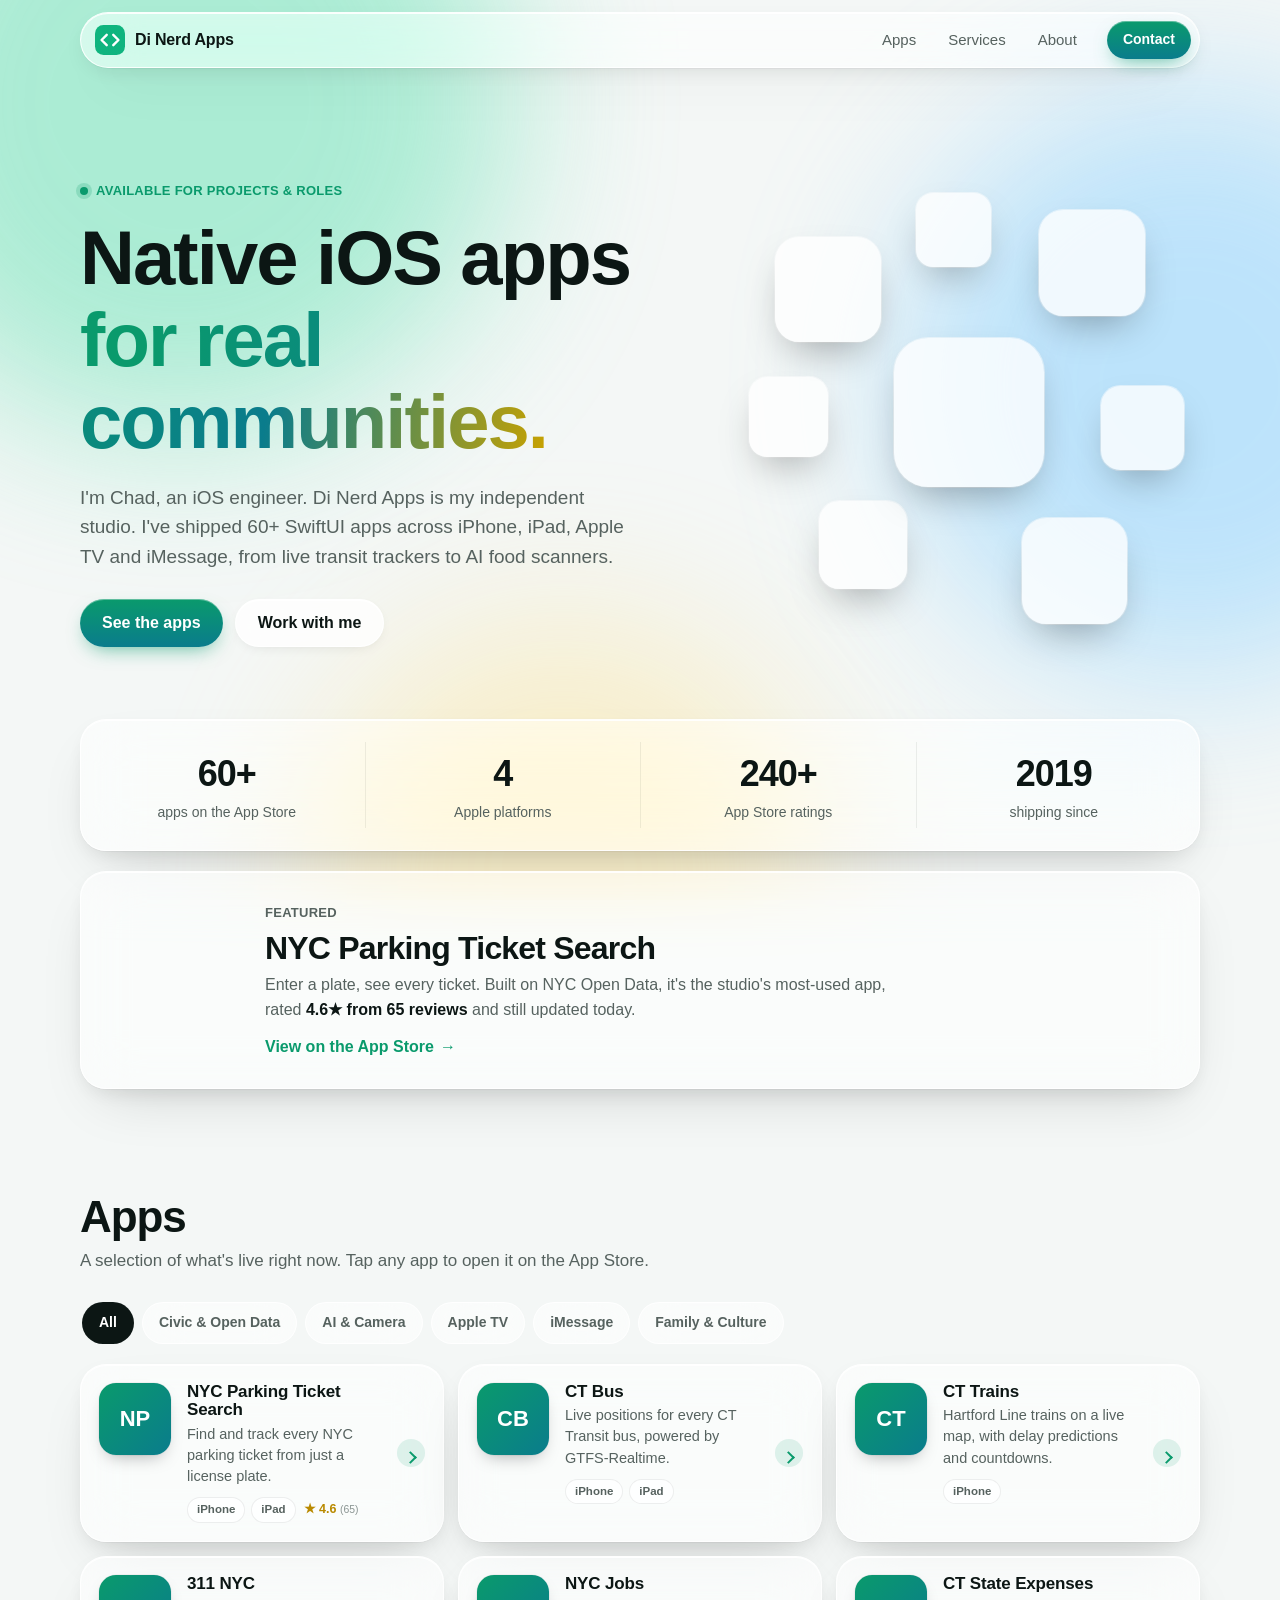
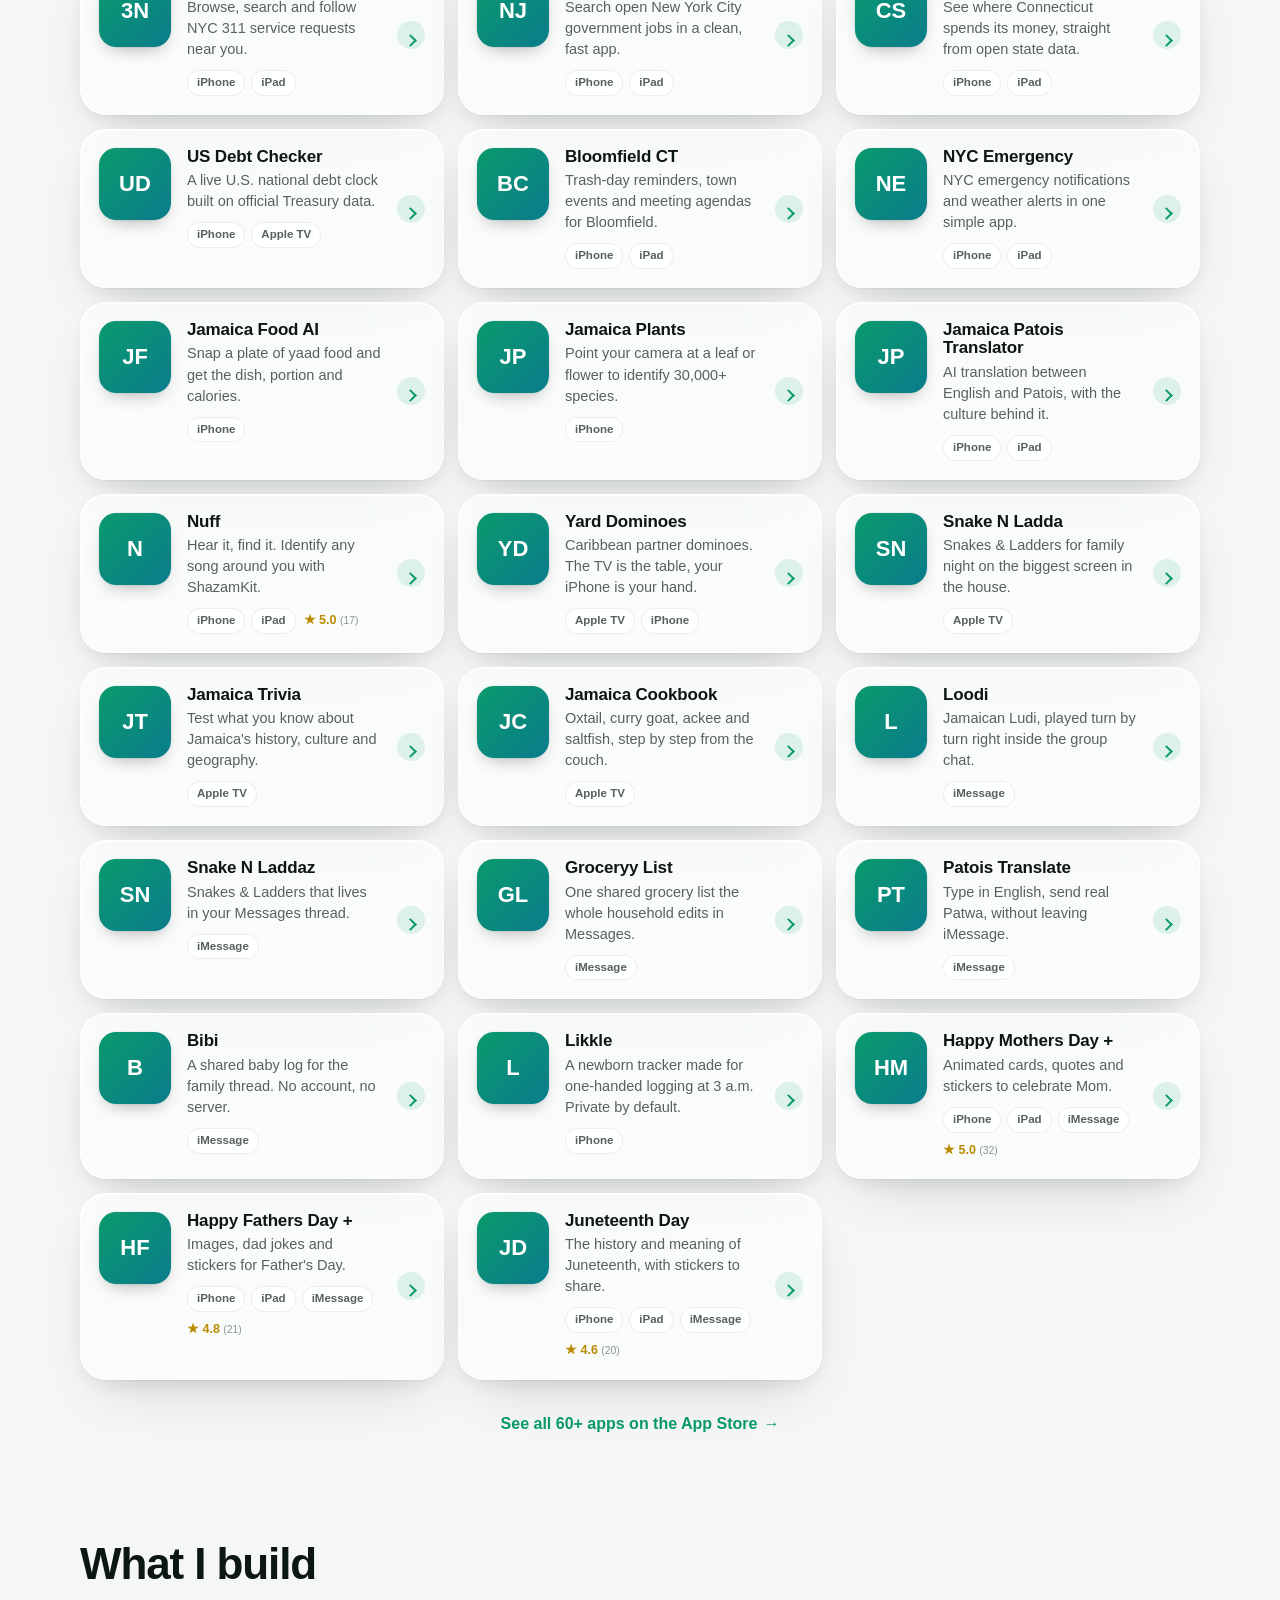
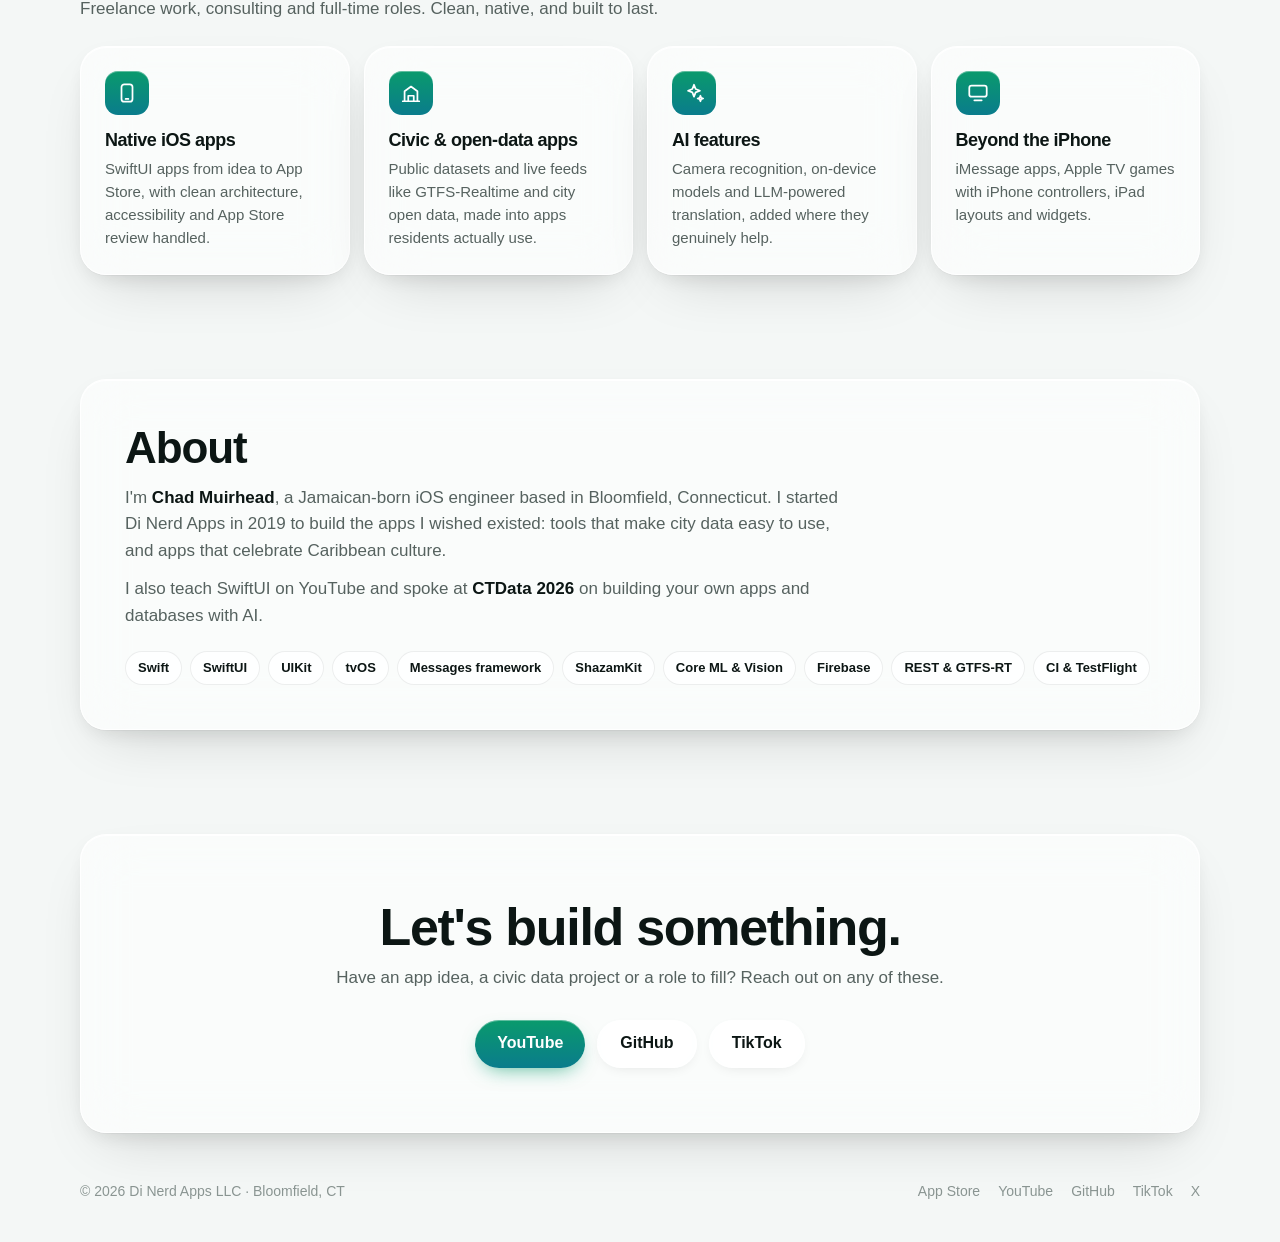
==== index.html @ d990136b "Launch new dinerdapps.com" ====
<!doctype html>
<html lang="en">
<head>
<meta charset="utf-8">
<meta name="viewport" content="width=device-width, initial-scale=1, viewport-fit=cover">
<title>Di Nerd Apps — Native iOS apps by Chad Muirhead</title>
<meta name="description" content="Di Nerd Apps is the independent iOS studio of Chad Muirhead: 60+ native apps for iPhone, iPad, Apple TV and iMessage — civic tools, AI apps and Caribbean-inspired games.">
<meta name="theme-color" content="#f4f7f6" media="(prefers-color-scheme: light)">
<meta name="theme-color" content="#07100e" media="(prefers-color-scheme: dark)">
<link rel="canonical" href="https://dinerdapps.com/">
<link rel="icon" href="/favicon.svg" type="image/svg+xml">
<meta property="og:type" content="website">
<meta property="og:title" content="Di Nerd Apps — Native iOS apps by Chad Muirhead">
<meta property="og:description" content="60+ apps shipped for iPhone, iPad, Apple TV and iMessage. Civic tools, AI features and Caribbean culture.">
<meta property="og:url" content="https://dinerdapps.com/">
<meta property="og:image" content="https://is1-ssl.mzstatic.com/image/thumb/Purple211/v4/b0/9d/95/b09d9597-a0f3-d4bc-7343-7d2b767ac958/AppIcon-0-0-1x_U007epad-0-1-85-220.png/512x512bb.jpg">
<meta name="twitter:card" content="summary">
<style>:root{
  --bg:#f4f7f6; --ink:#0c1614; --ink-2:#56625f; --ink-3:#8a9592;
  --accent:#0a9a6c; --accent-2:#0a7c8c; --gold:#f2b705;
  --glass:rgba(255,255,255,.58); --glass-strong:rgba(255,255,255,.78);
  --stroke:rgba(255,255,255,.85); --edge:rgba(12,22,20,.07);
  --shadow:0 1px 1px rgba(12,22,20,.04),0 8px 24px -8px rgba(12,22,20,.12),0 24px 60px -24px rgba(12,22,20,.18);
  --hi:inset 0 1px 0 rgba(255,255,255,.9);
  --r:26px; --r-sm:16px;
  --b1:#6fe3b8; --b2:#8fd3ff; --b3:#ffe28a;
}
@media (prefers-color-scheme:dark){:root{
  --bg:#07100e; --ink:#eef4f2; --ink-2:#a7b3b0; --ink-3:#72807c;
  --accent:#2fd39a; --accent-2:#39b8c9;
  --glass:rgba(30,40,38,.46); --glass-strong:rgba(34,46,43,.7);
  --stroke:rgba(255,255,255,.12); --edge:rgba(255,255,255,.06);
  --shadow:0 1px 1px rgba(0,0,0,.3),0 12px 32px -10px rgba(0,0,0,.55);
  --hi:inset 0 1px 0 rgba(255,255,255,.1);
  --b1:#0c6b4f; --b2:#0d4c6b; --b3:#5b4a0c;
}}
*{box-sizing:border-box;margin:0;padding:0}
html{scroll-behavior:smooth;-webkit-text-size-adjust:100%}
body{font-family:-apple-system,BlinkMacSystemFont,"SF Pro Text","Inter","Segoe UI",Roboto,sans-serif;background:var(--bg);color:var(--ink);line-height:1.55;-webkit-font-smoothing:antialiased;overflow-x:hidden}
img{display:block;max-width:100%}
a{color:inherit;text-decoration:none}
ul{list-style:none}
:focus-visible{outline:2px solid var(--accent);outline-offset:3px;border-radius:10px}
h1,h2,h3{font-family:-apple-system,BlinkMacSystemFont,"SF Pro Display","Inter",sans-serif;letter-spacing:-.025em;line-height:1.08}

/* ambient background */
.bg{position:fixed;inset:0;z-index:-1;overflow:hidden;pointer-events:none}
.blob{position:absolute;border-radius:50%;filter:blur(80px);opacity:.55}
.b1{width:52vw;height:52vw;background:var(--b1);top:-18vw;left:-12vw}
.b2{width:46vw;height:46vw;background:var(--b2);top:10vh;right:-16vw}
.b3{width:40vw;height:40vw;background:var(--b3);bottom:-18vw;left:24vw;opacity:.4}
@media (prefers-reduced-motion:no-preference){.b1{animation:drift 26s ease-in-out infinite alternate}.b2{animation:drift 32s ease-in-out infinite alternate-reverse}}
@keyframes drift{to{transform:translate(6vw,4vh) scale(1.08)}}

/* glass material */
.glass{background:var(--glass);-webkit-backdrop-filter:blur(28px) saturate(180%);backdrop-filter:blur(28px) saturate(180%);border:1px solid var(--stroke);box-shadow:var(--hi),var(--shadow);border-radius:var(--r)}

.container{width:min(1120px,100% - 32px);margin-inline:auto}
.section{padding-block:clamp(56px,9vw,104px) 0}
.section-head{margin-bottom:24px;max-width:620px}
.section-head h2{font-size:clamp(30px,4.4vw,44px);font-weight:700}
.section-head p{color:var(--ink-2);margin-top:8px;font-size:17px}

/* nav */
.nav-wrap{position:sticky;top:12px;z-index:10;padding-inline:16px}
.nav{max-width:1120px;margin:12px auto 0;display:flex;align-items:center;gap:16px;padding:8px 8px 8px 14px;border-radius:999px}
.brand{display:flex;align-items:center;gap:10px;font-weight:650;letter-spacing:-.01em}
.brand svg{width:30px;height:30px;flex:none}
.links{display:flex;gap:4px;margin-left:auto}
.links a{padding:8px 14px;border-radius:999px;color:var(--ink-2);font-size:15px;transition:background .2s,color .2s}
.links a:hover{background:var(--glass-strong);color:var(--ink)}
@media (max-width:640px){.links{display:none}.nav .btn-sm{margin-left:auto}}

/* buttons */
.btn{display:inline-flex;align-items:center;justify-content:center;gap:8px;height:48px;padding:0 22px;border-radius:999px;font-weight:600;font-size:16px;color:#fff;background:linear-gradient(180deg,var(--accent),var(--accent-2));box-shadow:inset 0 1px 0 rgba(255,255,255,.35),0 8px 20px -8px color-mix(in srgb,var(--accent) 70%,transparent);transition:transform .15s,box-shadow .2s}
.btn:hover{transform:translateY(-1px)}
.btn:active{transform:scale(.98)}
.btn-sm{height:38px;padding:0 16px;font-size:14px}
.btn-ghost{color:var(--ink);background:var(--glass-strong);-webkit-backdrop-filter:blur(20px);backdrop-filter:blur(20px);border:1px solid var(--stroke);box-shadow:var(--hi),0 4px 14px -6px rgba(0,0,0,.12)}
.cta{display:flex;flex-wrap:wrap;gap:12px;margin-top:28px}
.cta.center{justify-content:center}

/* hero */
.hero{display:grid;grid-template-columns:1.15fr .85fr;align-items:center;gap:32px;padding-top:clamp(48px,9vw,110px)}
.eyebrow{display:inline-flex;align-items:center;gap:8px;font-size:13px;font-weight:600;letter-spacing:.02em;color:var(--accent);text-transform:uppercase}
.dot{width:8px;height:8px;border-radius:50%;background:var(--accent);box-shadow:0 0 0 4px color-mix(in srgb,var(--accent) 20%,transparent)}
h1{font-size:clamp(42px,7vw,76px);font-weight:750;margin-top:14px}
.grad{background:linear-gradient(100deg,var(--accent) 10%,var(--accent-2) 60%,#c9a200);-webkit-background-clip:text;background-clip:text;color:transparent}
.lede{font-size:clamp(17px,1.6vw,19px);color:var(--ink-2);margin-top:20px;max-width:560px}
.hero-art{position:relative;aspect-ratio:1;max-width:440px;width:100%;justify-self:center}
.f{position:absolute;width:24%;aspect-ratio:1;border-radius:23%;overflow:hidden;box-shadow:0 18px 40px -14px rgba(0,0,0,.35),0 0 0 1px rgba(255,255,255,.5);background:var(--glass-strong)}
.f img{width:100%;height:100%;object-fit:cover}
.f0{width:34%;left:33%;top:33%;z-index:2}
.f1{left:6%;top:10%}.f2{left:66%;top:4%}.f3{left:80%;top:44%;width:19%}
.f4{left:62%;top:74%}.f5{left:16%;top:70%;width:20%}.f6{left:0;top:42%;width:18%}.f7{left:38%;top:0;width:17%}
@media (prefers-reduced-motion:no-preference){.f{animation:float 7s ease-in-out infinite}.f:nth-child(2n){animation-duration:9s;animation-delay:-2s}.f:nth-child(3n){animation-delay:-4s}}
@keyframes float{50%{transform:translateY(-10px)}}
@media (max-width:860px){.hero{grid-template-columns:1fr}.hero-art{max-width:340px;order:-1;margin-bottom:-8px}}

/* stats */
.stats-wrap{margin-top:clamp(40px,6vw,72px)}
.stats{display:grid;grid-template-columns:repeat(4,1fr);padding:22px 8px}
.stats div{text-align:center;padding:4px 8px}
.stats div+div{border-left:1px solid var(--edge)}
.stats dt{font-size:clamp(26px,3.4vw,36px);font-weight:700;letter-spacing:-.03em}
.stats dd{color:var(--ink-2);font-size:14px}
@media (max-width:640px){.stats{grid-template-columns:1fr 1fr;row-gap:16px}.stats div:nth-child(3){border-left:0}}

/* featured */
.feature{margin-top:20px}
.feature-card{display:flex;gap:28px;align-items:center;padding:28px;transition:transform .25s}
.feature-card:hover{transform:translateY(-2px)}
.feature-icon{width:128px;height:128px;border-radius:29px;flex:none;box-shadow:0 14px 30px -12px rgba(0,0,0,.35)}
.feature-card h2{font-size:clamp(24px,3vw,32px);margin:6px 0 8px}
.feature-card p{color:var(--ink-2);max-width:640px}
.feature-card strong{color:var(--ink)}
.link-arrow{display:inline-flex;align-items:center;gap:6px;margin-top:12px;color:var(--accent);font-weight:600}
.link-arrow::after{content:"→";transition:transform .2s}
a:hover .link-arrow::after,.link-arrow:hover::after{transform:translateX(3px)}
@media (max-width:640px){.feature-card{flex-direction:column;align-items:flex-start;padding:22px}.feature-icon{width:88px;height:88px;border-radius:20px}}

/* chips */
.chips{display:flex;gap:8px;overflow-x:auto;padding:4px 2px 12px;margin-bottom:8px;scrollbar-width:none}
.chips::-webkit-scrollbar{display:none}
.chip{flex:none;font:inherit;font-size:14px;font-weight:550;color:var(--ink-2);padding:9px 16px;border-radius:999px;border:1px solid var(--stroke);background:var(--glass);-webkit-backdrop-filter:blur(20px);backdrop-filter:blur(20px);cursor:pointer;transition:all .2s}
.chip:hover{color:var(--ink)}
.chip.is-on{color:#fff;background:var(--ink);border-color:transparent}
@media (prefers-color-scheme:dark){.chip.is-on{color:var(--bg)}}

/* app grid */
.grid{display:grid;grid-template-columns:repeat(auto-fill,minmax(320px,1fr));gap:14px}
.app{display:flex;gap:16px;align-items:flex-start;padding:18px;position:relative;transition:transform .25s,box-shadow .25s}
.app:hover{transform:translateY(-3px)}
.app[hidden]{display:none}
.icon{width:72px;height:72px;border-radius:17px;flex:none;overflow:hidden;position:relative;background:linear-gradient(135deg,var(--accent),var(--accent-2));box-shadow:0 8px 18px -8px rgba(0,0,0,.35),0 0 0 .5px rgba(0,0,0,.08)}
.icon::before{content:attr(data-initials);position:absolute;inset:0;display:grid;place-items:center;color:#fff;font-weight:700;font-size:22px}
.icon img{position:relative;width:100%;height:100%;object-fit:cover}
.app-body{min-width:0;flex:1}
.app h3{font-size:17px;letter-spacing:-.01em}
.app p{color:var(--ink-2);font-size:14.5px;margin-top:4px;line-height:1.45}
.meta{display:flex;flex-wrap:wrap;align-items:center;gap:8px;margin-top:10px}
.plats{display:flex;flex-wrap:wrap;gap:6px}
.plats li{font-size:11.5px;font-weight:600;color:var(--ink-2);padding:3px 9px;border-radius:999px;background:var(--glass-strong);border:1px solid var(--edge)}
.rating{font-size:12.5px;font-weight:600;color:#b98a00}
.rating small{color:var(--ink-3);font-weight:500}
@media (prefers-color-scheme:dark){.rating{color:var(--gold)}}
.get{align-self:center;flex:none;width:28px;height:28px;border-radius:50%;display:grid;place-items:center;color:var(--accent);background:color-mix(in srgb,var(--accent) 12%,transparent);font-size:0;transition:transform .2s}
.get::after{content:'';width:7px;height:7px;border:solid currentColor;border-width:2px 2px 0 0;transform:translateX(-1px) rotate(45deg)}
.app:hover .get{transform:translateX(2px)}
.more{margin-top:20px;text-align:center}
@media (max-width:400px){.grid{grid-template-columns:1fr}.app{padding:16px}.icon{width:60px;height:60px;border-radius:14px}}

/* services */
.services{display:grid;grid-template-columns:repeat(4,1fr);gap:14px}
.svc{padding:24px}
.svc-ico{width:44px;height:44px;border-radius:13px;display:grid;place-items:center;background:linear-gradient(180deg,var(--accent),var(--accent-2));margin-bottom:16px;box-shadow:inset 0 1px 0 rgba(255,255,255,.35)}
.svc-ico svg{width:22px;height:22px;fill:none;stroke:#fff;stroke-width:1.9;stroke-linecap:round;stroke-linejoin:round}
.svc h3{font-size:18px}
.svc p{color:var(--ink-2);font-size:15px;margin-top:6px}
@media (max-width:980px){.services{grid-template-columns:1fr 1fr}}
@media (max-width:560px){.services{grid-template-columns:1fr}}

/* about */
.about{padding:clamp(24px,4vw,44px)}
.about h2{font-size:clamp(30px,4.4vw,44px);margin-bottom:14px}
.about p{color:var(--ink-2);font-size:17px;max-width:720px}
.about p+p{margin-top:12px}
.about strong{color:var(--ink)}
.tags{display:flex;flex-wrap:wrap;gap:8px;margin-top:22px}
.tags li{font-size:13px;font-weight:550;padding:6px 12px;border-radius:999px;background:var(--glass-strong);border:1px solid var(--edge)}

/* contact */
.contact{text-align:center;padding:clamp(36px,6vw,64px) 24px}
.contact h2{font-size:clamp(30px,5vw,52px)}
.contact p{color:var(--ink-2);font-size:17px;margin-top:10px}

/* 404 */
.nf{margin-top:32px;padding:24px;text-align:center}
.nf a{color:var(--accent);font-weight:600}

/* footer */
.footer{display:flex;flex-wrap:wrap;justify-content:space-between;gap:12px;padding:48px 0 40px;color:var(--ink-3);font-size:14px}
.social{display:flex;flex-wrap:wrap;gap:18px}
.social a:hover{color:var(--ink)}

@supports not ((backdrop-filter:blur(1px)) or (-webkit-backdrop-filter:blur(1px))){.glass,.chip,.btn-ghost{background:var(--glass-strong)}}
</style>
<script type="application/ld+json">{"@context": "https://schema.org", "@type": "Organization", "name": "Di Nerd Apps LLC", "url": "https://dinerdapps.com", "founder": {"@type": "Person", "name": "Chad Muirhead", "jobTitle": "iOS Engineer"}, "sameAs": ["https://apps.apple.com/us/developer/di-nerd-apps-llc/id1464402590", "https://youtube.com/@dinerdapps", "https://github.com/dinerdyyawdie"]}</script>
</head>
<body>
<div class="bg" aria-hidden="true"><span class="blob b1"></span><span class="blob b2"></span><span class="blob b3"></span></div>

<header class="nav-wrap">
  <nav class="nav glass" aria-label="Main">
    <a class="brand" href="#top"><svg viewBox="0 0 32 32" aria-hidden="true"><rect width="32" height="32" rx="9" fill="url(#lg)"/><path d="M12.5 10.5 7 16l5.5 5.5M19.5 10.5 25 16l-5.5 5.5" fill="none" stroke="#fff" stroke-width="2.6" stroke-linecap="round" stroke-linejoin="round"/><defs><linearGradient id="lg" x1="0" y1="0" x2="32" y2="32"><stop stop-color="#0FB57E"/><stop offset="1" stop-color="#0A7C8C"/></linearGradient></defs></svg><span>Di Nerd Apps</span></a>
    <ul class="links">
      <li><a href="#apps">Apps</a></li>
      <li><a href="#services">Services</a></li>
      <li><a href="#about">About</a></li>
    </ul>
    <a class="btn btn-sm" href="#contact">Contact</a>
  </nav>
</header>

<main id="top">
  <section class="hero container">
    <div class="hero-copy">
      <p class="eyebrow"><span class="dot"></span>Available for projects &amp; roles</p>
      <h1>Native iOS apps<br><span class="grad">for real communities.</span></h1>
      <p class="lede">I'm Chad, an iOS engineer. Di Nerd Apps is my independent studio. I've shipped 60+ SwiftUI apps across iPhone, iPad, Apple TV and iMessage, from live transit trackers to AI food scanners.</p>
      <div class="cta">
        <a class="btn" href="#apps">See the apps</a>
        <a class="btn btn-ghost" href="#contact">Work with me</a>
      </div>
    </div>
    <div class="hero-art" aria-hidden="true"><div class="f f0"><img src="https://is1-ssl.mzstatic.com/image/thumb/Purple211/v4/b0/9d/95/b09d9597-a0f3-d4bc-7343-7d2b767ac958/AppIcon-0-0-1x_U007epad-0-1-85-220.png/256x256bb.jpg" alt="NYC Parking Ticket Search app icon" width="96" height="96" onerror="this.parentNode.classList.add('noimg');this.remove()"></div><div class="f f1"><img src="https://is1-ssl.mzstatic.com/image/thumb/Purple221/v4/1a/c8/92/1ac89232-7e45-430c-27f8-0af644b5a7f6/AppIcon-0-0-1x_U007ephone-0-1-85-220.png/256x256bb.jpg" alt="Jamaica Food AI app icon" width="96" height="96" onerror="this.parentNode.classList.add('noimg');this.remove()"></div><div class="f f2"><img src="https://is1-ssl.mzstatic.com/image/thumb/Purple211/v4/96/1f/70/961f706c-2ab7-17de-db17-9b170bbd293d/App_Icon-marketing.lsr/256x256bb.jpg" alt="Yard Dominoes app icon" width="96" height="96" onerror="this.parentNode.classList.add('noimg');this.remove()"></div><div class="f f3"><img src="https://is1-ssl.mzstatic.com/image/thumb/Purple221/v4/b1/b8/74/b1b87449-2225-68f1-a3f7-b1e6865ed71e/AppIcon-0-0-1x_U007ephone-0-1-85-220.jpeg/256x256bb.jpg" alt="Loodi app icon" width="96" height="96" onerror="this.parentNode.classList.add('noimg');this.remove()"></div><div class="f f4"><img src="https://is1-ssl.mzstatic.com/image/thumb/Purple211/v4/38/a0/02/38a002ab-89c4-c7ed-1297-8935d39c8101/AppIcon-0-0-1x_U007epad-0-1-85-220.png/256x256bb.jpg" alt="CT Bus app icon" width="96" height="96" onerror="this.parentNode.classList.add('noimg');this.remove()"></div><div class="f f5"><img src="https://is1-ssl.mzstatic.com/image/thumb/Purple221/v4/6b/e0/8e/6be08e82-af8b-9df1-3915-792d53cce9c4/AppIcon-0-0-1x_U007ephone-0-1-85-220.png/256x256bb.jpg" alt="Jamaica Plants app icon" width="96" height="96" onerror="this.parentNode.classList.add('noimg');this.remove()"></div><div class="f f6"><img src="https://is1-ssl.mzstatic.com/image/thumb/Purple221/v4/56/14/cd/5614cdb5-e956-18be-741b-1cfffaf32581/AppIcon-0-0-1x_U007ephone-0-1-85-220.jpeg/256x256bb.jpg" alt="Likkle app icon" width="96" height="96" onerror="this.parentNode.classList.add('noimg');this.remove()"></div><div class="f f7"><img src="https://is1-ssl.mzstatic.com/image/thumb/Purple221/v4/ef/2b/08/ef2b081a-6df4-ed8f-3441-9bdb2d4cb290/AppIcon-0-0-1x_U007epad-0-1-85-220.png/256x256bb.jpg" alt="Nuff app icon" width="96" height="96" onerror="this.parentNode.classList.add('noimg');this.remove()"></div></div>
  </section>

  <section class="container stats-wrap" aria-label="Highlights">
    <dl class="stats glass">
      <div><dt>60+</dt><dd>apps on the App Store</dd></div>
      <div><dt>4</dt><dd>Apple platforms</dd></div>
      <div><dt>240+</dt><dd>App Store ratings</dd></div>
      <div><dt>2019</dt><dd>shipping since</dd></div>
    </dl>
  </section>

  <section class="container feature" aria-label="Featured app">
    <a class="feature-card glass" href="https://apps.apple.com/us/app/id1641005995" target="_blank" rel="noopener">
      <img class="feature-icon" src="https://is1-ssl.mzstatic.com/image/thumb/Purple211/v4/b0/9d/95/b09d9597-a0f3-d4bc-7343-7d2b767ac958/AppIcon-0-0-1x_U007epad-0-1-85-220.png/512x512bb.jpg" alt="NYC Parking Ticket Search app icon" width="128" height="128" onerror="this.style.visibility='hidden'">
      <div>
        <p class="eyebrow">Featured</p>
        <h2>NYC Parking Ticket Search</h2>
        <p>Enter a plate, see every ticket. Built on NYC Open Data, it's the studio's most-used app, rated <strong>4.6★ from 65 reviews</strong> and still updated today.</p>
        <span class="link-arrow">View on the App Store</span>
      </div>
    </a>
  </section>

  <section id="apps" class="container section">
    <div class="section-head">
      <h2>Apps</h2>
      <p>A selection of what's live right now. Tap any app to open it on the App Store.</p>
    </div>
    <div class="chips" role="toolbar" aria-label="Filter apps"><button class="chip is-on" data-filter="all" aria-pressed="true">All</button><button class="chip" data-filter="civic" aria-pressed="false">Civic &amp; Open Data</button><button class="chip" data-filter="ai" aria-pressed="false">AI &amp; Camera</button><button class="chip" data-filter="tv" aria-pressed="false">Apple TV</button><button class="chip" data-filter="imessage" aria-pressed="false">iMessage</button><button class="chip" data-filter="family" aria-pressed="false">Family &amp; Culture</button></div>
    <div class="grid" id="grid">
    <a class="app glass" data-cat="civic" href="https://apps.apple.com/us/app/id1641005995" target="_blank" rel="noopener">
      <div class="icon" data-initials="NP"><img src="https://is1-ssl.mzstatic.com/image/thumb/Purple211/v4/b0/9d/95/b09d9597-a0f3-d4bc-7343-7d2b767ac958/AppIcon-0-0-1x_U007epad-0-1-85-220.png/256x256bb.jpg" alt="" loading="lazy" width="72" height="72" onerror="this.remove()"></div>
      <div class="app-body">
        <h3>NYC Parking Ticket Search</h3>
        <p>Find and track every NYC parking ticket from just a license plate.</p>
        <div class="meta"><ul class="plats"><li>iPhone</li><li>iPad</li></ul><span class="rating" aria-label="Rated 4.6 out of 5 from 65 ratings">★ 4.6 <small>(65)</small></span></div>
      </div>
      <span class="get" aria-hidden="true">View</span>
    </a>
    <a class="app glass" data-cat="civic" href="https://apps.apple.com/us/app/id6761376103" target="_blank" rel="noopener">
      <div class="icon" data-initials="CB"><img src="https://is1-ssl.mzstatic.com/image/thumb/Purple211/v4/38/a0/02/38a002ab-89c4-c7ed-1297-8935d39c8101/AppIcon-0-0-1x_U007epad-0-1-85-220.png/256x256bb.jpg" alt="" loading="lazy" width="72" height="72" onerror="this.remove()"></div>
      <div class="app-body">
        <h3>CT Bus</h3>
        <p>Live positions for every CT Transit bus, powered by GTFS-Realtime.</p>
        <div class="meta"><ul class="plats"><li>iPhone</li><li>iPad</li></ul></div>
      </div>
      <span class="get" aria-hidden="true">View</span>
    </a>
    <a class="app glass" data-cat="civic" href="https://apps.apple.com/us/app/id6761348766" target="_blank" rel="noopener">
      <div class="icon" data-initials="CT"><img src="https://is1-ssl.mzstatic.com/image/thumb/Purple221/v4/68/0c/90/680c9098-6d54-813e-935d-563b5d8b380f/AppIcon-0-0-1x_U007ephone-0-1-85-220.png/256x256bb.jpg" alt="" loading="lazy" width="72" height="72" onerror="this.remove()"></div>
      <div class="app-body">
        <h3>CT Trains</h3>
        <p>Hartford Line trains on a live map, with delay predictions and countdowns.</p>
        <div class="meta"><ul class="plats"><li>iPhone</li></ul></div>
      </div>
      <span class="get" aria-hidden="true">View</span>
    </a>
    <a class="app glass" data-cat="civic" href="https://apps.apple.com/us/app/id6759580502" target="_blank" rel="noopener">
      <div class="icon" data-initials="3N"><img src="https://is1-ssl.mzstatic.com/image/thumb/Purple211/v4/7c/0c/b9/7c0cb956-f7bb-ba3b-0e5a-cd9534ee19d3/AppIcon-0-0-1x_U007epad-0-1-85-220.png/256x256bb.jpg" alt="" loading="lazy" width="72" height="72" onerror="this.remove()"></div>
      <div class="app-body">
        <h3>311 NYC</h3>
        <p>Browse, search and follow NYC 311 service requests near you.</p>
        <div class="meta"><ul class="plats"><li>iPhone</li><li>iPad</li></ul></div>
      </div>
      <span class="get" aria-hidden="true">View</span>
    </a>
    <a class="app glass" data-cat="civic" href="https://apps.apple.com/us/app/id1642003243" target="_blank" rel="noopener">
      <div class="icon" data-initials="NJ"><img src="https://is1-ssl.mzstatic.com/image/thumb/Purple221/v4/c7/62/d4/c762d4ef-0b8c-bf48-3450-33f2737eaa19/AppIcon-0-0-1x_U007epad-0-1-85-220.png/256x256bb.jpg" alt="" loading="lazy" width="72" height="72" onerror="this.remove()"></div>
      <div class="app-body">
        <h3>NYC Jobs</h3>
        <p>Search open New York City government jobs in a clean, fast app.</p>
        <div class="meta"><ul class="plats"><li>iPhone</li><li>iPad</li></ul></div>
      </div>
      <span class="get" aria-hidden="true">View</span>
    </a>
    <a class="app glass" data-cat="civic" href="https://apps.apple.com/us/app/id1644566054" target="_blank" rel="noopener">
      <div class="icon" data-initials="CS"><img src="https://is1-ssl.mzstatic.com/image/thumb/Purple211/v4/6e/ac/40/6eac401e-4f26-2073-0fa2-4472b2556cba/AppIcon-0-0-1x_U007epad-0-1-85-220.png/256x256bb.jpg" alt="" loading="lazy" width="72" height="72" onerror="this.remove()"></div>
      <div class="app-body">
        <h3>CT State Expenses</h3>
        <p>See where Connecticut spends its money, straight from open state data.</p>
        <div class="meta"><ul class="plats"><li>iPhone</li><li>iPad</li></ul></div>
      </div>
      <span class="get" aria-hidden="true">View</span>
    </a>
    <a class="app glass" data-cat="civic" href="https://apps.apple.com/us/app/id6760506085" target="_blank" rel="noopener">
      <div class="icon" data-initials="UD"><img src="https://is1-ssl.mzstatic.com/image/thumb/Purple221/v4/e0/18/1d/e0181d8e-a384-505d-ae73-83995c54e032/App_Icon-marketing.lsr/256x256bb.jpg" alt="" loading="lazy" width="72" height="72" onerror="this.remove()"></div>
      <div class="app-body">
        <h3>US Debt Checker</h3>
        <p>A live U.S. national debt clock built on official Treasury data.</p>
        <div class="meta"><ul class="plats"><li>iPhone</li><li>Apple TV</li></ul></div>
      </div>
      <span class="get" aria-hidden="true">View</span>
    </a>
    <a class="app glass" data-cat="civic" href="https://apps.apple.com/us/app/id6761303219" target="_blank" rel="noopener">
      <div class="icon" data-initials="BC"><img src="https://is1-ssl.mzstatic.com/image/thumb/Purple211/v4/62/c3/f3/62c3f3b2-141f-f8e5-b7e9-d7d3ca018dcf/AppIcon-0-0-1x_U007epad-0-1-85-220.png/256x256bb.jpg" alt="" loading="lazy" width="72" height="72" onerror="this.remove()"></div>
      <div class="app-body">
        <h3>Bloomfield CT</h3>
        <p>Trash-day reminders, town events and meeting agendas for Bloomfield.</p>
        <div class="meta"><ul class="plats"><li>iPhone</li><li>iPad</li></ul></div>
      </div>
      <span class="get" aria-hidden="true">View</span>
    </a>
    <a class="app glass" data-cat="civic" href="https://apps.apple.com/us/app/id1644617628" target="_blank" rel="noopener">
      <div class="icon" data-initials="NE"><img src="https://is1-ssl.mzstatic.com/image/thumb/Purple221/v4/6e/29/3e/6e293e7e-5d74-8bc8-0ecd-346f69e522d9/AppIcon-0-0-1x_U007epad-0-1-85-220.png/256x256bb.jpg" alt="" loading="lazy" width="72" height="72" onerror="this.remove()"></div>
      <div class="app-body">
        <h3>NYC Emergency</h3>
        <p>NYC emergency notifications and weather alerts in one simple app.</p>
        <div class="meta"><ul class="plats"><li>iPhone</li><li>iPad</li></ul></div>
      </div>
      <span class="get" aria-hidden="true">View</span>
    </a>
    <a class="app glass" data-cat="ai" href="https://apps.apple.com/us/app/id6762490212" target="_blank" rel="noopener">
      <div class="icon" data-initials="JF"><img src="https://is1-ssl.mzstatic.com/image/thumb/Purple221/v4/1a/c8/92/1ac89232-7e45-430c-27f8-0af644b5a7f6/AppIcon-0-0-1x_U007ephone-0-1-85-220.png/256x256bb.jpg" alt="" loading="lazy" width="72" height="72" onerror="this.remove()"></div>
      <div class="app-body">
        <h3>Jamaica Food AI</h3>
        <p>Snap a plate of yaad food and get the dish, portion and calories.</p>
        <div class="meta"><ul class="plats"><li>iPhone</li></ul></div>
      </div>
      <span class="get" aria-hidden="true">View</span>
    </a>
    <a class="app glass" data-cat="ai" href="https://apps.apple.com/us/app/id6761953752" target="_blank" rel="noopener">
      <div class="icon" data-initials="JP"><img src="https://is1-ssl.mzstatic.com/image/thumb/Purple221/v4/6b/e0/8e/6be08e82-af8b-9df1-3915-792d53cce9c4/AppIcon-0-0-1x_U007ephone-0-1-85-220.png/256x256bb.jpg" alt="" loading="lazy" width="72" height="72" onerror="this.remove()"></div>
      <div class="app-body">
        <h3>Jamaica Plants</h3>
        <p>Point your camera at a leaf or flower to identify 30,000+ species.</p>
        <div class="meta"><ul class="plats"><li>iPhone</li></ul></div>
      </div>
      <span class="get" aria-hidden="true">View</span>
    </a>
    <a class="app glass" data-cat="ai" href="https://apps.apple.com/us/app/id6762029620" target="_blank" rel="noopener">
      <div class="icon" data-initials="JP"><img src="https://is1-ssl.mzstatic.com/image/thumb/Purple221/v4/5a/ef/37/5aef3734-32e3-6338-249b-9bd130026536/AppIcon-0-0-1x_U007epad-0-1-85-220.png/256x256bb.jpg" alt="" loading="lazy" width="72" height="72" onerror="this.remove()"></div>
      <div class="app-body">
        <h3>Jamaica Patois Translator</h3>
        <p>AI translation between English and Patois, with the culture behind it.</p>
        <div class="meta"><ul class="plats"><li>iPhone</li><li>iPad</li></ul></div>
      </div>
      <span class="get" aria-hidden="true">View</span>
    </a>
    <a class="app glass" data-cat="ai" href="https://apps.apple.com/us/app/id1603160785" target="_blank" rel="noopener">
      <div class="icon" data-initials="N"><img src="https://is1-ssl.mzstatic.com/image/thumb/Purple221/v4/ef/2b/08/ef2b081a-6df4-ed8f-3441-9bdb2d4cb290/AppIcon-0-0-1x_U007epad-0-1-85-220.png/256x256bb.jpg" alt="" loading="lazy" width="72" height="72" onerror="this.remove()"></div>
      <div class="app-body">
        <h3>Nuff</h3>
        <p>Hear it, find it. Identify any song around you with ShazamKit.</p>
        <div class="meta"><ul class="plats"><li>iPhone</li><li>iPad</li></ul><span class="rating" aria-label="Rated 5.0 out of 5 from 17 ratings">★ 5.0 <small>(17)</small></span></div>
      </div>
      <span class="get" aria-hidden="true">View</span>
    </a>
    <a class="app glass" data-cat="tv" href="https://apps.apple.com/us/app/id6788988967" target="_blank" rel="noopener">
      <div class="icon" data-initials="YD"><img src="https://is1-ssl.mzstatic.com/image/thumb/Purple211/v4/96/1f/70/961f706c-2ab7-17de-db17-9b170bbd293d/App_Icon-marketing.lsr/256x256bb.jpg" alt="" loading="lazy" width="72" height="72" onerror="this.remove()"></div>
      <div class="app-body">
        <h3>Yard Dominoes</h3>
        <p>Caribbean partner dominoes. The TV is the table, your iPhone is your hand.</p>
        <div class="meta"><ul class="plats"><li>Apple TV</li><li>iPhone</li></ul></div>
      </div>
      <span class="get" aria-hidden="true">View</span>
    </a>
    <a class="app glass" data-cat="tv" href="https://apps.apple.com/us/app/id6791249796" target="_blank" rel="noopener">
      <div class="icon" data-initials="SN"><img src="https://is1-ssl.mzstatic.com/image/thumb/Purple211/v4/97/23/46/972346f3-7e01-5a85-18a7-7a82ecad34cc/App_Icon-marketing.lsr/256x256bb.jpg" alt="" loading="lazy" width="72" height="72" onerror="this.remove()"></div>
      <div class="app-body">
        <h3>Snake N Ladda</h3>
        <p>Snakes &amp; Ladders for family night on the biggest screen in the house.</p>
        <div class="meta"><ul class="plats"><li>Apple TV</li></ul></div>
      </div>
      <span class="get" aria-hidden="true">View</span>
    </a>
    <a class="app glass" data-cat="tv" href="https://apps.apple.com/us/app/id6762379965" target="_blank" rel="noopener">
      <div class="icon" data-initials="JT"><img src="https://is1-ssl.mzstatic.com/image/thumb/Purple211/v4/d4/96/45/d4964583-74e2-5f76-42fd-11a055c0ad97/App_Icon-marketing.lsr/256x256bb.jpg" alt="" loading="lazy" width="72" height="72" onerror="this.remove()"></div>
      <div class="app-body">
        <h3>Jamaica Trivia</h3>
        <p>Test what you know about Jamaica&#x27;s history, culture and geography.</p>
        <div class="meta"><ul class="plats"><li>Apple TV</li></ul></div>
      </div>
      <span class="get" aria-hidden="true">View</span>
    </a>
    <a class="app glass" data-cat="tv" href="https://apps.apple.com/us/app/id6762518555" target="_blank" rel="noopener">
      <div class="icon" data-initials="JC"><img src="https://is1-ssl.mzstatic.com/image/thumb/Purple221/v4/60/5d/a9/605da9f4-76c1-573f-5a7f-f58be346af3b/App_Icon-marketing.lsr/256x256bb.jpg" alt="" loading="lazy" width="72" height="72" onerror="this.remove()"></div>
      <div class="app-body">
        <h3>Jamaica Cookbook</h3>
        <p>Oxtail, curry goat, ackee and saltfish, step by step from the couch.</p>
        <div class="meta"><ul class="plats"><li>Apple TV</li></ul></div>
      </div>
      <span class="get" aria-hidden="true">View</span>
    </a>
    <a class="app glass" data-cat="imessage" href="https://apps.apple.com/us/app/id6791026064" target="_blank" rel="noopener">
      <div class="icon" data-initials="L"><img src="https://is1-ssl.mzstatic.com/image/thumb/Purple221/v4/b1/b8/74/b1b87449-2225-68f1-a3f7-b1e6865ed71e/AppIcon-0-0-1x_U007ephone-0-1-85-220.jpeg/256x256bb.jpg" alt="" loading="lazy" width="72" height="72" onerror="this.remove()"></div>
      <div class="app-body">
        <h3>Loodi</h3>
        <p>Jamaican Ludi, played turn by turn right inside the group chat.</p>
        <div class="meta"><ul class="plats"><li>iMessage</li></ul></div>
      </div>
      <span class="get" aria-hidden="true">View</span>
    </a>
    <a class="app glass" data-cat="imessage" href="https://apps.apple.com/us/app/id6794666174" target="_blank" rel="noopener">
      <div class="icon" data-initials="SN"><img src="https://is1-ssl.mzstatic.com/image/thumb/Purple211/v4/81/d0/48/81d0483a-8103-9fd5-9650-0909074f4af5/AppIcon-0-0-1x_U007epad-0-1-85-220.png/256x256bb.jpg" alt="" loading="lazy" width="72" height="72" onerror="this.remove()"></div>
      <div class="app-body">
        <h3>Snake N Laddaz</h3>
        <p>Snakes &amp; Ladders that lives in your Messages thread.</p>
        <div class="meta"><ul class="plats"><li>iMessage</li></ul></div>
      </div>
      <span class="get" aria-hidden="true">View</span>
    </a>
    <a class="app glass" data-cat="imessage" href="https://apps.apple.com/us/app/id6796129003" target="_blank" rel="noopener">
      <div class="icon" data-initials="GL"><img src="https://is1-ssl.mzstatic.com/image/thumb/Purple221/v4/5b/ba/c4/5bbac48d-2da0-9231-154a-de4ecd1cfff3/AppIcon-0-0-1x_U007ephone-0-1-85-220.png/256x256bb.jpg" alt="" loading="lazy" width="72" height="72" onerror="this.remove()"></div>
      <div class="app-body">
        <h3>Groceryy List</h3>
        <p>One shared grocery list the whole household edits in Messages.</p>
        <div class="meta"><ul class="plats"><li>iMessage</li></ul></div>
      </div>
      <span class="get" aria-hidden="true">View</span>
    </a>
    <a class="app glass" data-cat="imessage" href="https://apps.apple.com/us/app/id6801350657" target="_blank" rel="noopener">
      <div class="icon" data-initials="PT"><img src="https://is1-ssl.mzstatic.com/image/thumb/Purple221/v4/38/83/97/388397c3-33d9-e723-307e-3af64cb94a00/AppIcon-0-0-1x_U007ephone-0-1-85-220.jpeg/256x256bb.jpg" alt="" loading="lazy" width="72" height="72" onerror="this.remove()"></div>
      <div class="app-body">
        <h3>Patois Translate</h3>
        <p>Type in English, send real Patwa, without leaving iMessage.</p>
        <div class="meta"><ul class="plats"><li>iMessage</li></ul></div>
      </div>
      <span class="get" aria-hidden="true">View</span>
    </a>
    <a class="app glass" data-cat="imessage" href="https://apps.apple.com/us/app/id6796439799" target="_blank" rel="noopener">
      <div class="icon" data-initials="B"><img src="https://is1-ssl.mzstatic.com/image/thumb/Purple221/v4/5d/73/30/5d73304d-33b9-6b37-998a-e23bb619575b/AppIcon-0-0-1x_U007epad-0-1-85-220.jpeg/256x256bb.jpg" alt="" loading="lazy" width="72" height="72" onerror="this.remove()"></div>
      <div class="app-body">
        <h3>Bibi</h3>
        <p>A shared baby log for the family thread. No account, no server.</p>
        <div class="meta"><ul class="plats"><li>iMessage</li></ul></div>
      </div>
      <span class="get" aria-hidden="true">View</span>
    </a>
    <a class="app glass" data-cat="family" href="https://apps.apple.com/us/app/id6796399041" target="_blank" rel="noopener">
      <div class="icon" data-initials="L"><img src="https://is1-ssl.mzstatic.com/image/thumb/Purple221/v4/56/14/cd/5614cdb5-e956-18be-741b-1cfffaf32581/AppIcon-0-0-1x_U007ephone-0-1-85-220.jpeg/256x256bb.jpg" alt="" loading="lazy" width="72" height="72" onerror="this.remove()"></div>
      <div class="app-body">
        <h3>Likkle</h3>
        <p>A newborn tracker made for one-handed logging at 3 a.m. Private by default.</p>
        <div class="meta"><ul class="plats"><li>iPhone</li></ul></div>
      </div>
      <span class="get" aria-hidden="true">View</span>
    </a>
    <a class="app glass" data-cat="family" href="https://apps.apple.com/us/app/id6504817643" target="_blank" rel="noopener">
      <div class="icon" data-initials="HM"><img src="https://is1-ssl.mzstatic.com/image/thumb/Purple221/v4/ae/f4/9c/aef49cfe-aaa3-a74a-6828-c41ebdd66d31/AppIcon-0-0-1x_U007epad-0-1-85-220.png/256x256bb.jpg" alt="" loading="lazy" width="72" height="72" onerror="this.remove()"></div>
      <div class="app-body">
        <h3>Happy Mothers Day +</h3>
        <p>Animated cards, quotes and stickers to celebrate Mom.</p>
        <div class="meta"><ul class="plats"><li>iPhone</li><li>iPad</li><li>iMessage</li></ul><span class="rating" aria-label="Rated 5.0 out of 5 from 32 ratings">★ 5.0 <small>(32)</small></span></div>
      </div>
      <span class="get" aria-hidden="true">View</span>
    </a>
    <a class="app glass" data-cat="family" href="https://apps.apple.com/us/app/id6503324541" target="_blank" rel="noopener">
      <div class="icon" data-initials="HF"><img src="https://is1-ssl.mzstatic.com/image/thumb/Purple221/v4/ff/51/c0/ff51c0ef-6bb0-0bb6-b146-f04d2832ce63/AppIcon-0-0-1x_U007epad-0-1-85-220.png/256x256bb.jpg" alt="" loading="lazy" width="72" height="72" onerror="this.remove()"></div>
      <div class="app-body">
        <h3>Happy Fathers Day +</h3>
        <p>Images, dad jokes and stickers for Father&#x27;s Day.</p>
        <div class="meta"><ul class="plats"><li>iPhone</li><li>iPad</li><li>iMessage</li></ul><span class="rating" aria-label="Rated 4.8 out of 5 from 21 ratings">★ 4.8 <small>(21)</small></span></div>
      </div>
      <span class="get" aria-hidden="true">View</span>
    </a>
    <a class="app glass" data-cat="family" href="https://apps.apple.com/us/app/id6503253655" target="_blank" rel="noopener">
      <div class="icon" data-initials="JD"><img src="https://is1-ssl.mzstatic.com/image/thumb/Purple221/v4/7e/ef/73/7eef7368-2899-b2d2-abbb-4cc8633e2885/AppIcon-0-0-1x_U007epad-0-1-85-220.png/256x256bb.jpg" alt="" loading="lazy" width="72" height="72" onerror="this.remove()"></div>
      <div class="app-body">
        <h3>Juneteenth Day</h3>
        <p>The history and meaning of Juneteenth, with stickers to share.</p>
        <div class="meta"><ul class="plats"><li>iPhone</li><li>iPad</li><li>iMessage</li></ul><span class="rating" aria-label="Rated 4.6 out of 5 from 20 ratings">★ 4.6 <small>(20)</small></span></div>
      </div>
      <span class="get" aria-hidden="true">View</span>
    </a>
    </div>
    <p class="more"><a class="link-arrow" href="https://apps.apple.com/us/developer/di-nerd-apps-llc/id1464402590" target="_blank" rel="noopener">See all 60+ apps on the App Store</a></p>
  </section>

  <section id="services" class="container section">
    <div class="section-head">
      <h2>What I build</h2>
      <p>Freelance work, consulting and full-time roles. Clean, native, and built to last.</p>
    </div>
    <div class="services">
      <article class="svc glass">
        <div class="svc-ico"><svg viewBox="0 0 24 24"><rect x="6" y="2.5" width="12" height="19" rx="3"/><path d="M10.5 18.5h3"/></svg></div>
        <h3>Native iOS apps</h3>
        <p>SwiftUI apps from idea to App Store, with clean architecture, accessibility and App Store review handled.</p>
      </article>
      <article class="svc glass">
        <div class="svc-ico"><svg viewBox="0 0 24 24"><path d="M3 21h18M5 21V10l7-5 7 5v11M9 21v-6h6v6"/></svg></div>
        <h3>Civic &amp; open-data apps</h3>
        <p>Public datasets and live feeds like GTFS-Realtime and city open data, made into apps residents actually use.</p>
      </article>
      <article class="svc glass">
        <div class="svc-ico"><svg viewBox="0 0 24 24"><path d="M12 3l1.8 4.7L18.5 9.5l-4.7 1.8L12 16l-1.8-4.7L5.5 9.5l4.7-1.8z"/><path d="M19 15l.8 2.2L22 18l-2.2.8L19 21l-.8-2.2L16 18l2.2-.8z"/></svg></div>
        <h3>AI features</h3>
        <p>Camera recognition, on-device models and LLM-powered translation, added where they genuinely help.</p>
      </article>
      <article class="svc glass">
        <div class="svc-ico"><svg viewBox="0 0 24 24"><rect x="2.5" y="4" width="19" height="12" rx="2.5"/><path d="M8 20h8"/></svg></div>
        <h3>Beyond the iPhone</h3>
        <p>iMessage apps, Apple TV games with iPhone controllers, iPad layouts and widgets.</p>
      </article>
    </div>
  </section>

  <section id="about" class="container section">
    <div class="about glass">
      <div class="about-copy">
        <h2>About</h2>
        <p>I'm <strong>Chad Muirhead</strong>, a Jamaican-born iOS engineer based in Bloomfield, Connecticut. I started Di Nerd Apps in 2019 to build the apps I wished existed: tools that make city data easy to use, and apps that celebrate Caribbean culture.</p>
        <p>I also teach SwiftUI on YouTube and spoke at <strong>CTData 2026</strong> on building your own apps and databases with AI.</p>
        <ul class="tags">
          <li>Swift</li><li>SwiftUI</li><li>UIKit</li><li>tvOS</li><li>Messages framework</li><li>ShazamKit</li><li>Core ML &amp; Vision</li><li>Firebase</li><li>REST &amp; GTFS-RT</li><li>CI &amp; TestFlight</li>
        </ul>
      </div>
    </div>
  </section>

  <section id="contact" class="container section">
    <div class="contact glass">
      <h2>Let's build something.</h2>
      <p>Have an app idea, a civic data project or a role to fill? Reach out on any of these.</p>
      <div class="cta center">
        <a class="btn" href="https://youtube.com/@dinerdapps" target="_blank" rel="noopener">YouTube</a>
        <a class="btn btn-ghost" href="https://github.com/dinerdyyawdie" target="_blank" rel="noopener">GitHub</a>
        <a class="btn btn-ghost" href="https://www.tiktok.com/@di_nerd" target="_blank" rel="noopener">TikTok</a>
      </div>
    </div>
  </section>
</main>

<footer class="container footer">
  <p>© <span id="yr">2026</span> Di Nerd Apps LLC · Bloomfield, CT</p>
  <ul class="social">
    <li><a href="https://apps.apple.com/us/developer/di-nerd-apps-llc/id1464402590" target="_blank" rel="noopener">App Store</a></li>
    <li><a href="https://youtube.com/@dinerdapps" target="_blank" rel="noopener">YouTube</a></li>
    <li><a href="https://github.com/dinerdyyawdie" target="_blank" rel="noopener">GitHub</a></li>
    <li><a href="https://www.tiktok.com/@di_nerd" target="_blank" rel="noopener">TikTok</a></li>
    <li><a href="https://twitter.com/DiNerdApps" target="_blank" rel="noopener">X</a></li>
  </ul>
</footer>
<script>(()=>{const chips=document.querySelectorAll('.chip'),apps=document.querySelectorAll('.app');
chips.forEach(c=>c.addEventListener('click',()=>{const f=c.dataset.filter;
chips.forEach(x=>{const on=x===c;x.classList.toggle('is-on',on);x.setAttribute('aria-pressed',on)});
apps.forEach(a=>{a.hidden=!(f==='all'||a.dataset.cat===f)})}));
const y=document.getElementById('yr');if(y)y.textContent=new Date().getFullYear();})();
</script>
</body>
</html>
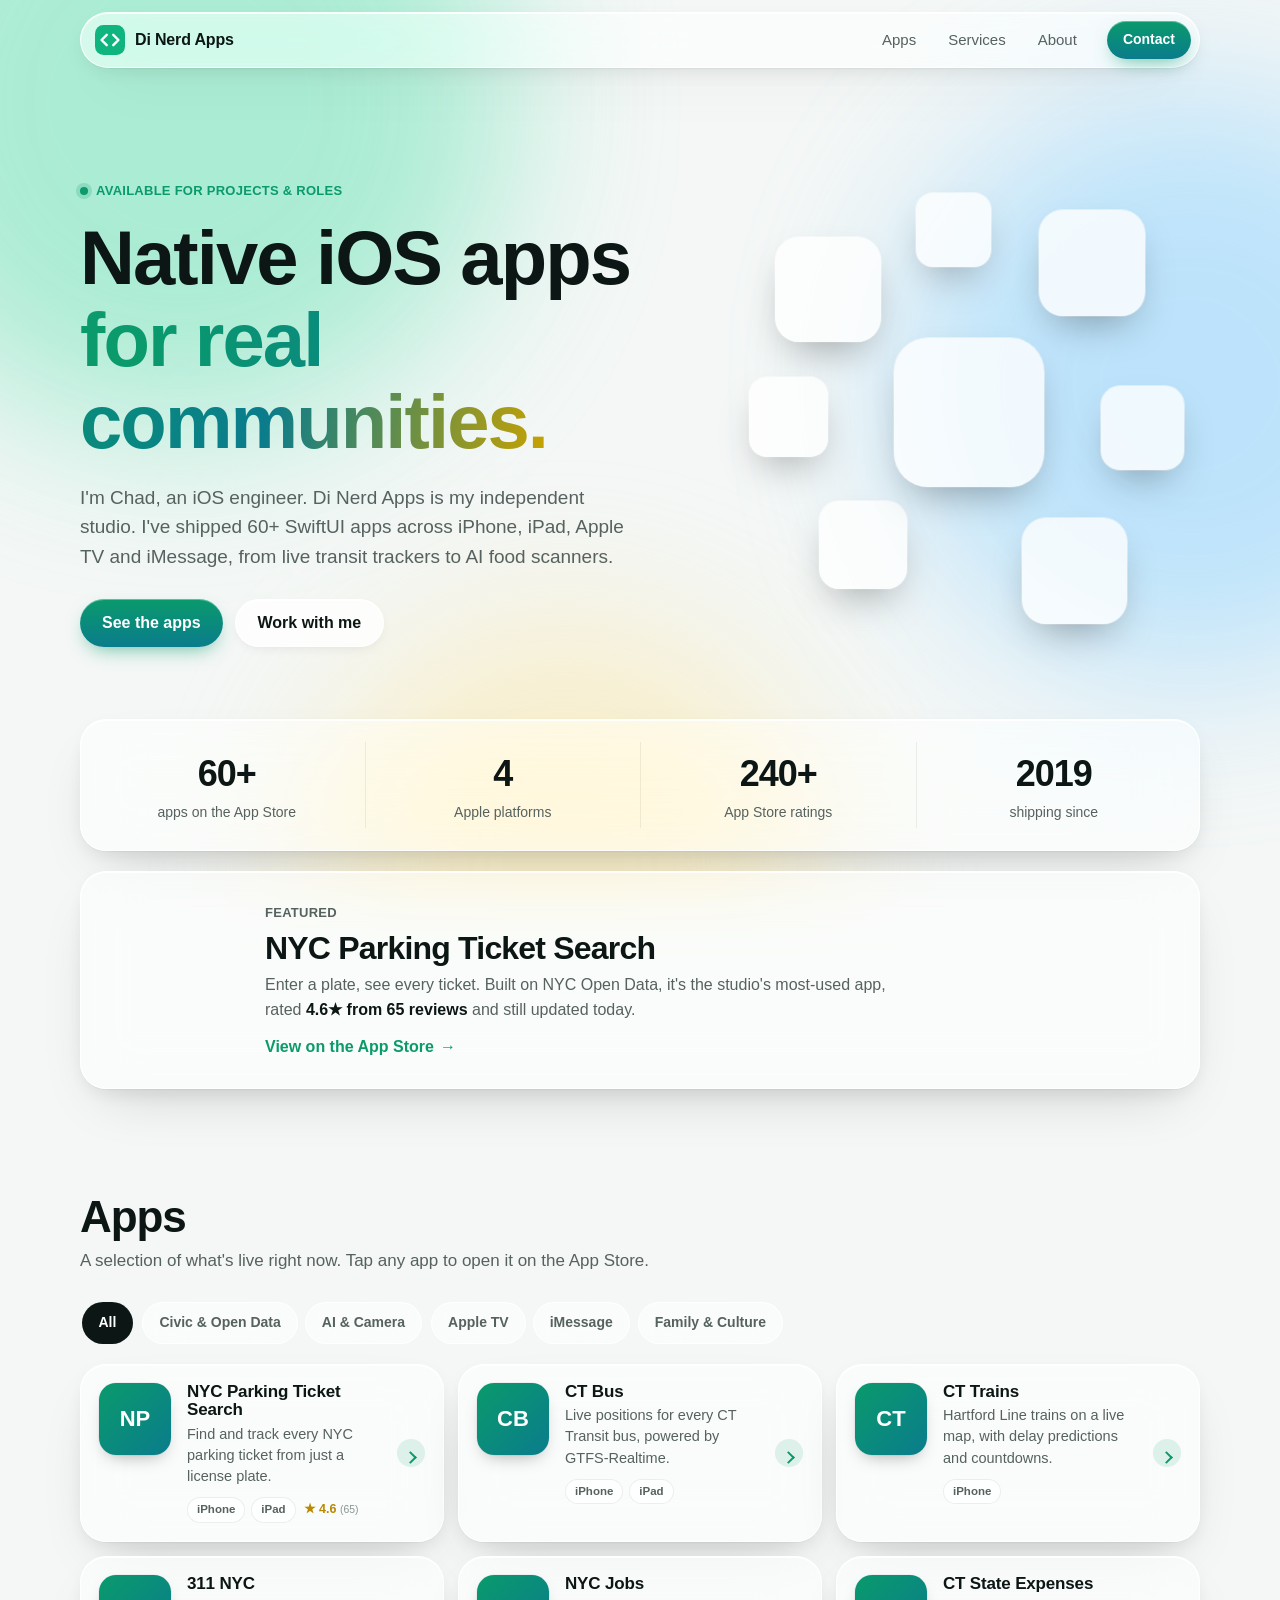
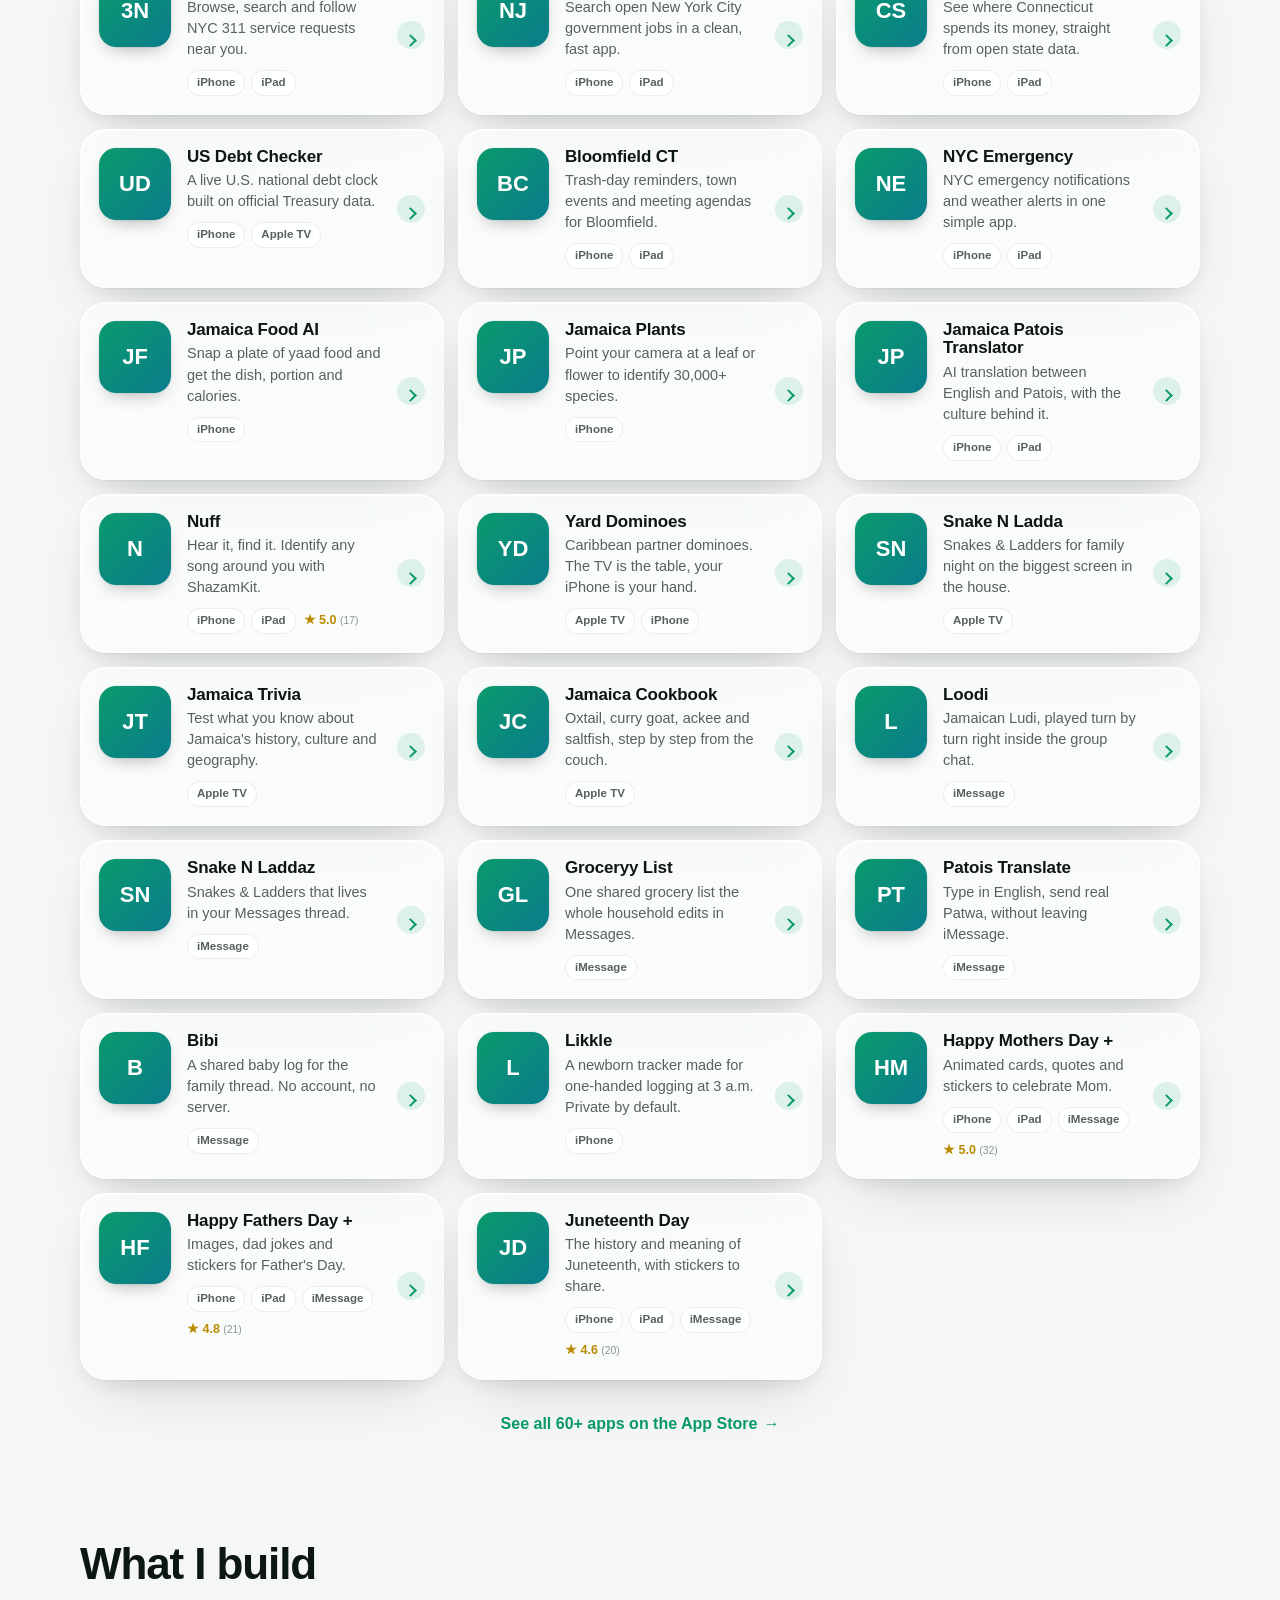
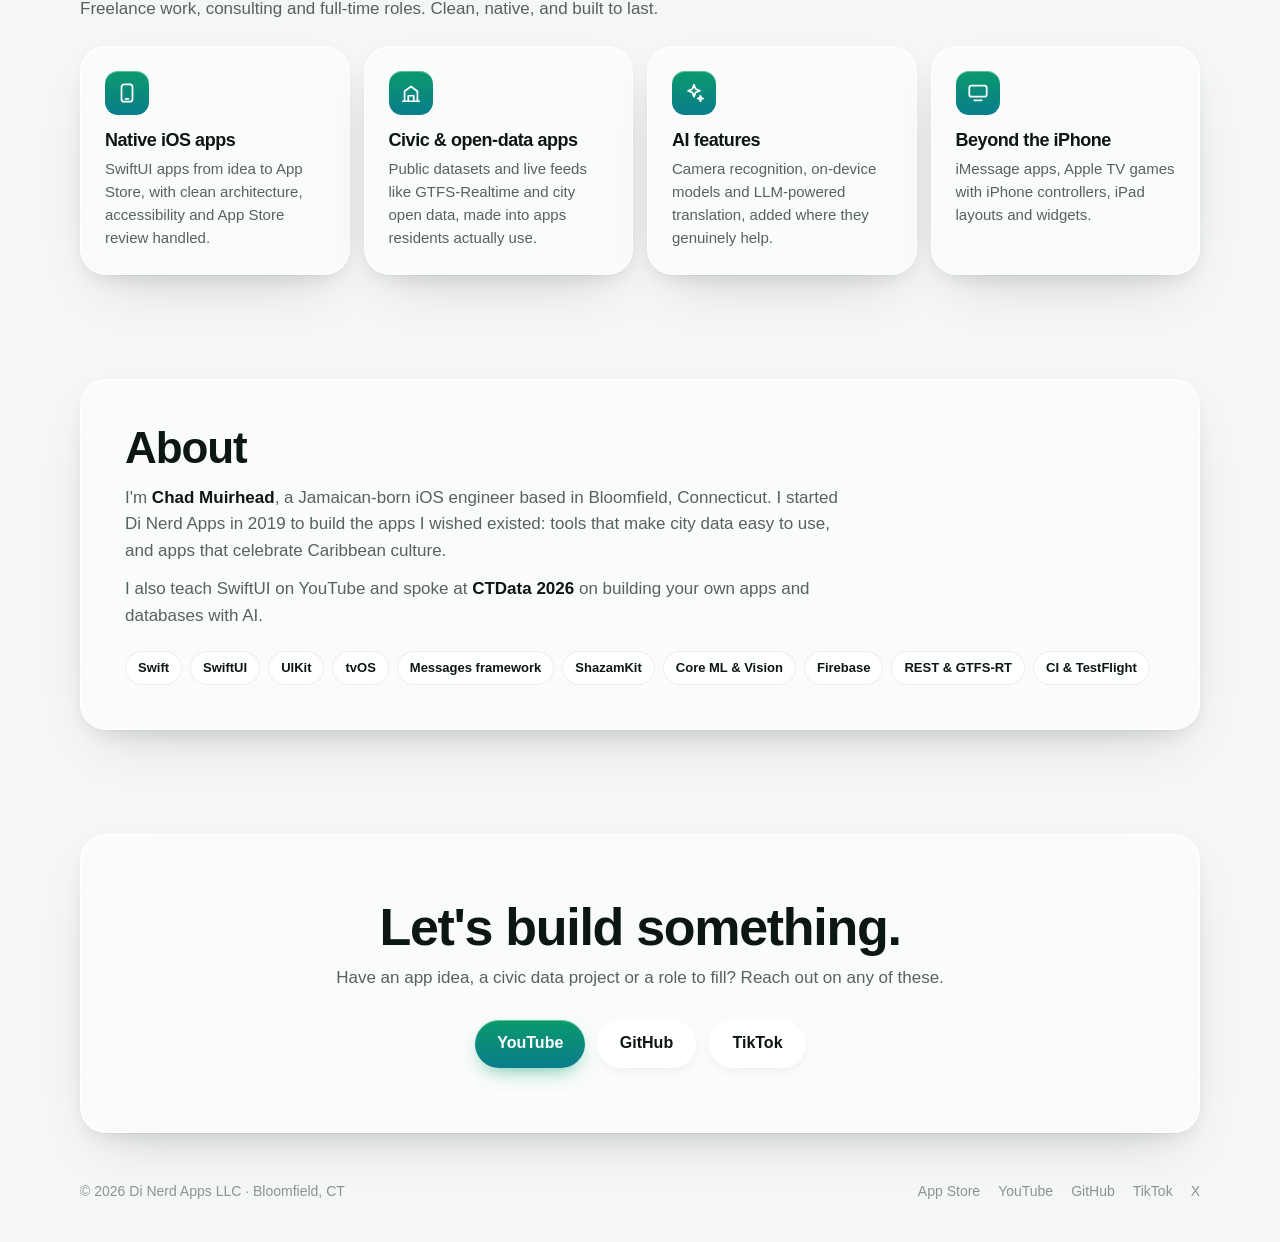
==== commit 022aeb08: "Relative asset paths" ====
--- a/index.html
+++ b/index.html
@@ -15,176 +15,7 @@
 <meta property="og:url" content="https://dinerdapps.com/">
 <meta property="og:image" content="https://is1-ssl.mzstatic.com/image/thumb/Purple211/v4/b0/9d/95/b09d9597-a0f3-d4bc-7343-7d2b767ac958/AppIcon-0-0-1x_U007epad-0-1-85-220.png/512x512bb.jpg">
 <meta name="twitter:card" content="summary">
-<style>:root{
-  --bg:#f4f7f6; --ink:#0c1614; --ink-2:#56625f; --ink-3:#8a9592;
-  --accent:#0a9a6c; --accent-2:#0a7c8c; --gold:#f2b705;
-  --glass:rgba(255,255,255,.58); --glass-strong:rgba(255,255,255,.78);
-  --stroke:rgba(255,255,255,.85); --edge:rgba(12,22,20,.07);
-  --shadow:0 1px 1px rgba(12,22,20,.04),0 8px 24px -8px rgba(12,22,20,.12),0 24px 60px -24px rgba(12,22,20,.18);
-  --hi:inset 0 1px 0 rgba(255,255,255,.9);
-  --r:26px; --r-sm:16px;
-  --b1:#6fe3b8; --b2:#8fd3ff; --b3:#ffe28a;
-}
-@media (prefers-color-scheme:dark){:root{
-  --bg:#07100e; --ink:#eef4f2; --ink-2:#a7b3b0; --ink-3:#72807c;
-  --accent:#2fd39a; --accent-2:#39b8c9;
-  --glass:rgba(30,40,38,.46); --glass-strong:rgba(34,46,43,.7);
-  --stroke:rgba(255,255,255,.12); --edge:rgba(255,255,255,.06);
-  --shadow:0 1px 1px rgba(0,0,0,.3),0 12px 32px -10px rgba(0,0,0,.55);
-  --hi:inset 0 1px 0 rgba(255,255,255,.1);
-  --b1:#0c6b4f; --b2:#0d4c6b; --b3:#5b4a0c;
-}}
-*{box-sizing:border-box;margin:0;padding:0}
-html{scroll-behavior:smooth;-webkit-text-size-adjust:100%}
-body{font-family:-apple-system,BlinkMacSystemFont,"SF Pro Text","Inter","Segoe UI",Roboto,sans-serif;background:var(--bg);color:var(--ink);line-height:1.55;-webkit-font-smoothing:antialiased;overflow-x:hidden}
-img{display:block;max-width:100%}
-a{color:inherit;text-decoration:none}
-ul{list-style:none}
-:focus-visible{outline:2px solid var(--accent);outline-offset:3px;border-radius:10px}
-h1,h2,h3{font-family:-apple-system,BlinkMacSystemFont,"SF Pro Display","Inter",sans-serif;letter-spacing:-.025em;line-height:1.08}
-
-/* ambient background */
-.bg{position:fixed;inset:0;z-index:-1;overflow:hidden;pointer-events:none}
-.blob{position:absolute;border-radius:50%;filter:blur(80px);opacity:.55}
-.b1{width:52vw;height:52vw;background:var(--b1);top:-18vw;left:-12vw}
-.b2{width:46vw;height:46vw;background:var(--b2);top:10vh;right:-16vw}
-.b3{width:40vw;height:40vw;background:var(--b3);bottom:-18vw;left:24vw;opacity:.4}
-@media (prefers-reduced-motion:no-preference){.b1{animation:drift 26s ease-in-out infinite alternate}.b2{animation:drift 32s ease-in-out infinite alternate-reverse}}
-@keyframes drift{to{transform:translate(6vw,4vh) scale(1.08)}}
-
-/* glass material */
-.glass{background:var(--glass);-webkit-backdrop-filter:blur(28px) saturate(180%);backdrop-filter:blur(28px) saturate(180%);border:1px solid var(--stroke);box-shadow:var(--hi),var(--shadow);border-radius:var(--r)}
-
-.container{width:min(1120px,100% - 32px);margin-inline:auto}
-.section{padding-block:clamp(56px,9vw,104px) 0}
-.section-head{margin-bottom:24px;max-width:620px}
-.section-head h2{font-size:clamp(30px,4.4vw,44px);font-weight:700}
-.section-head p{color:var(--ink-2);margin-top:8px;font-size:17px}
-
-/* nav */
-.nav-wrap{position:sticky;top:12px;z-index:10;padding-inline:16px}
-.nav{max-width:1120px;margin:12px auto 0;display:flex;align-items:center;gap:16px;padding:8px 8px 8px 14px;border-radius:999px}
-.brand{display:flex;align-items:center;gap:10px;font-weight:650;letter-spacing:-.01em}
-.brand svg{width:30px;height:30px;flex:none}
-.links{display:flex;gap:4px;margin-left:auto}
-.links a{padding:8px 14px;border-radius:999px;color:var(--ink-2);font-size:15px;transition:background .2s,color .2s}
-.links a:hover{background:var(--glass-strong);color:var(--ink)}
-@media (max-width:640px){.links{display:none}.nav .btn-sm{margin-left:auto}}
-
-/* buttons */
-.btn{display:inline-flex;align-items:center;justify-content:center;gap:8px;height:48px;padding:0 22px;border-radius:999px;font-weight:600;font-size:16px;color:#fff;background:linear-gradient(180deg,var(--accent),var(--accent-2));box-shadow:inset 0 1px 0 rgba(255,255,255,.35),0 8px 20px -8px color-mix(in srgb,var(--accent) 70%,transparent);transition:transform .15s,box-shadow .2s}
-.btn:hover{transform:translateY(-1px)}
-.btn:active{transform:scale(.98)}
-.btn-sm{height:38px;padding:0 16px;font-size:14px}
-.btn-ghost{color:var(--ink);background:var(--glass-strong);-webkit-backdrop-filter:blur(20px);backdrop-filter:blur(20px);border:1px solid var(--stroke);box-shadow:var(--hi),0 4px 14px -6px rgba(0,0,0,.12)}
-.cta{display:flex;flex-wrap:wrap;gap:12px;margin-top:28px}
-.cta.center{justify-content:center}
-
-/* hero */
-.hero{display:grid;grid-template-columns:1.15fr .85fr;align-items:center;gap:32px;padding-top:clamp(48px,9vw,110px)}
-.eyebrow{display:inline-flex;align-items:center;gap:8px;font-size:13px;font-weight:600;letter-spacing:.02em;color:var(--accent);text-transform:uppercase}
-.dot{width:8px;height:8px;border-radius:50%;background:var(--accent);box-shadow:0 0 0 4px color-mix(in srgb,var(--accent) 20%,transparent)}
-h1{font-size:clamp(42px,7vw,76px);font-weight:750;margin-top:14px}
-.grad{background:linear-gradient(100deg,var(--accent) 10%,var(--accent-2) 60%,#c9a200);-webkit-background-clip:text;background-clip:text;color:transparent}
-.lede{font-size:clamp(17px,1.6vw,19px);color:var(--ink-2);margin-top:20px;max-width:560px}
-.hero-art{position:relative;aspect-ratio:1;max-width:440px;width:100%;justify-self:center}
-.f{position:absolute;width:24%;aspect-ratio:1;border-radius:23%;overflow:hidden;box-shadow:0 18px 40px -14px rgba(0,0,0,.35),0 0 0 1px rgba(255,255,255,.5);background:var(--glass-strong)}
-.f img{width:100%;height:100%;object-fit:cover}
-.f0{width:34%;left:33%;top:33%;z-index:2}
-.f1{left:6%;top:10%}.f2{left:66%;top:4%}.f3{left:80%;top:44%;width:19%}
-.f4{left:62%;top:74%}.f5{left:16%;top:70%;width:20%}.f6{left:0;top:42%;width:18%}.f7{left:38%;top:0;width:17%}
-@media (prefers-reduced-motion:no-preference){.f{animation:float 7s ease-in-out infinite}.f:nth-child(2n){animation-duration:9s;animation-delay:-2s}.f:nth-child(3n){animation-delay:-4s}}
-@keyframes float{50%{transform:translateY(-10px)}}
-@media (max-width:860px){.hero{grid-template-columns:1fr}.hero-art{max-width:340px;order:-1;margin-bottom:-8px}}
-
-/* stats */
-.stats-wrap{margin-top:clamp(40px,6vw,72px)}
-.stats{display:grid;grid-template-columns:repeat(4,1fr);padding:22px 8px}
-.stats div{text-align:center;padding:4px 8px}
-.stats div+div{border-left:1px solid var(--edge)}
-.stats dt{font-size:clamp(26px,3.4vw,36px);font-weight:700;letter-spacing:-.03em}
-.stats dd{color:var(--ink-2);font-size:14px}
-@media (max-width:640px){.stats{grid-template-columns:1fr 1fr;row-gap:16px}.stats div:nth-child(3){border-left:0}}
-
-/* featured */
-.feature{margin-top:20px}
-.feature-card{display:flex;gap:28px;align-items:center;padding:28px;transition:transform .25s}
-.feature-card:hover{transform:translateY(-2px)}
-.feature-icon{width:128px;height:128px;border-radius:29px;flex:none;box-shadow:0 14px 30px -12px rgba(0,0,0,.35)}
-.feature-card h2{font-size:clamp(24px,3vw,32px);margin:6px 0 8px}
-.feature-card p{color:var(--ink-2);max-width:640px}
-.feature-card strong{color:var(--ink)}
-.link-arrow{display:inline-flex;align-items:center;gap:6px;margin-top:12px;color:var(--accent);font-weight:600}
-.link-arrow::after{content:"→";transition:transform .2s}
-a:hover .link-arrow::after,.link-arrow:hover::after{transform:translateX(3px)}
-@media (max-width:640px){.feature-card{flex-direction:column;align-items:flex-start;padding:22px}.feature-icon{width:88px;height:88px;border-radius:20px}}
-
-/* chips */
-.chips{display:flex;gap:8px;overflow-x:auto;padding:4px 2px 12px;margin-bottom:8px;scrollbar-width:none}
-.chips::-webkit-scrollbar{display:none}
-.chip{flex:none;font:inherit;font-size:14px;font-weight:550;color:var(--ink-2);padding:9px 16px;border-radius:999px;border:1px solid var(--stroke);background:var(--glass);-webkit-backdrop-filter:blur(20px);backdrop-filter:blur(20px);cursor:pointer;transition:all .2s}
-.chip:hover{color:var(--ink)}
-.chip.is-on{color:#fff;background:var(--ink);border-color:transparent}
-@media (prefers-color-scheme:dark){.chip.is-on{color:var(--bg)}}
-
-/* app grid */
-.grid{display:grid;grid-template-columns:repeat(auto-fill,minmax(320px,1fr));gap:14px}
-.app{display:flex;gap:16px;align-items:flex-start;padding:18px;position:relative;transition:transform .25s,box-shadow .25s}
-.app:hover{transform:translateY(-3px)}
-.app[hidden]{display:none}
-.icon{width:72px;height:72px;border-radius:17px;flex:none;overflow:hidden;position:relative;background:linear-gradient(135deg,var(--accent),var(--accent-2));box-shadow:0 8px 18px -8px rgba(0,0,0,.35),0 0 0 .5px rgba(0,0,0,.08)}
-.icon::before{content:attr(data-initials);position:absolute;inset:0;display:grid;place-items:center;color:#fff;font-weight:700;font-size:22px}
-.icon img{position:relative;width:100%;height:100%;object-fit:cover}
-.app-body{min-width:0;flex:1}
-.app h3{font-size:17px;letter-spacing:-.01em}
-.app p{color:var(--ink-2);font-size:14.5px;margin-top:4px;line-height:1.45}
-.meta{display:flex;flex-wrap:wrap;align-items:center;gap:8px;margin-top:10px}
-.plats{display:flex;flex-wrap:wrap;gap:6px}
-.plats li{font-size:11.5px;font-weight:600;color:var(--ink-2);padding:3px 9px;border-radius:999px;background:var(--glass-strong);border:1px solid var(--edge)}
-.rating{font-size:12.5px;font-weight:600;color:#b98a00}
-.rating small{color:var(--ink-3);font-weight:500}
-@media (prefers-color-scheme:dark){.rating{color:var(--gold)}}
-.get{align-self:center;flex:none;width:28px;height:28px;border-radius:50%;display:grid;place-items:center;color:var(--accent);background:color-mix(in srgb,var(--accent) 12%,transparent);font-size:0;transition:transform .2s}
-.get::after{content:'';width:7px;height:7px;border:solid currentColor;border-width:2px 2px 0 0;transform:translateX(-1px) rotate(45deg)}
-.app:hover .get{transform:translateX(2px)}
-.more{margin-top:20px;text-align:center}
-@media (max-width:400px){.grid{grid-template-columns:1fr}.app{padding:16px}.icon{width:60px;height:60px;border-radius:14px}}
-
-/* services */
-.services{display:grid;grid-template-columns:repeat(4,1fr);gap:14px}
-.svc{padding:24px}
-.svc-ico{width:44px;height:44px;border-radius:13px;display:grid;place-items:center;background:linear-gradient(180deg,var(--accent),var(--accent-2));margin-bottom:16px;box-shadow:inset 0 1px 0 rgba(255,255,255,.35)}
-.svc-ico svg{width:22px;height:22px;fill:none;stroke:#fff;stroke-width:1.9;stroke-linecap:round;stroke-linejoin:round}
-.svc h3{font-size:18px}
-.svc p{color:var(--ink-2);font-size:15px;margin-top:6px}
-@media (max-width:980px){.services{grid-template-columns:1fr 1fr}}
-@media (max-width:560px){.services{grid-template-columns:1fr}}
-
-/* about */
-.about{padding:clamp(24px,4vw,44px)}
-.about h2{font-size:clamp(30px,4.4vw,44px);margin-bottom:14px}
-.about p{color:var(--ink-2);font-size:17px;max-width:720px}
-.about p+p{margin-top:12px}
-.about strong{color:var(--ink)}
-.tags{display:flex;flex-wrap:wrap;gap:8px;margin-top:22px}
-.tags li{font-size:13px;font-weight:550;padding:6px 12px;border-radius:999px;background:var(--glass-strong);border:1px solid var(--edge)}
-
-/* contact */
-.contact{text-align:center;padding:clamp(36px,6vw,64px) 24px}
-.contact h2{font-size:clamp(30px,5vw,52px)}
-.contact p{color:var(--ink-2);font-size:17px;margin-top:10px}
-
-/* 404 */
-.nf{margin-top:32px;padding:24px;text-align:center}
-.nf a{color:var(--accent);font-weight:600}
-
-/* footer */
-.footer{display:flex;flex-wrap:wrap;justify-content:space-between;gap:12px;padding:48px 0 40px;color:var(--ink-3);font-size:14px}
-.social{display:flex;flex-wrap:wrap;gap:18px}
-.social a:hover{color:var(--ink)}
-
-@supports not ((backdrop-filter:blur(1px)) or (-webkit-backdrop-filter:blur(1px))){.glass,.chip,.btn-ghost{background:var(--glass-strong)}}
-</style>
+<link rel="stylesheet" href="/style.css">
 <script type="application/ld+json">{"@context": "https://schema.org", "@type": "Organization", "name": "Di Nerd Apps LLC", "url": "https://dinerdapps.com", "founder": {"@type": "Person", "name": "Chad Muirhead", "jobTitle": "iOS Engineer"}, "sameAs": ["https://apps.apple.com/us/developer/di-nerd-apps-llc/id1464402590", "https://youtube.com/@dinerdapps", "https://github.com/dinerdyyawdie"]}</script>
 </head>
 <body>
@@ -547,11 +378,6 @@
     <li><a href="https://twitter.com/DiNerdApps" target="_blank" rel="noopener">X</a></li>
   </ul>
 </footer>
-<script>(()=>{const chips=document.querySelectorAll('.chip'),apps=document.querySelectorAll('.app');
-chips.forEach(c=>c.addEventListener('click',()=>{const f=c.dataset.filter;
-chips.forEach(x=>{const on=x===c;x.classList.toggle('is-on',on);x.setAttribute('aria-pressed',on)});
-apps.forEach(a=>{a.hidden=!(f==='all'||a.dataset.cat===f)})}));
-const y=document.getElementById('yr');if(y)y.textContent=new Date().getFullYear();})();
-</script>
+<script src="/main.js" defer></script>
 </body>
 </html>
--- a/style.css
+++ b/style.css
@@ -0,0 +1,169 @@
+:root{
+  --bg:#f4f7f6; --ink:#0c1614; --ink-2:#56625f; --ink-3:#8a9592;
+  --accent:#0a9a6c; --accent-2:#0a7c8c; --gold:#f2b705;
+  --glass:rgba(255,255,255,.58); --glass-strong:rgba(255,255,255,.78);
+  --stroke:rgba(255,255,255,.85); --edge:rgba(12,22,20,.07);
+  --shadow:0 1px 1px rgba(12,22,20,.04),0 8px 24px -8px rgba(12,22,20,.12),0 24px 60px -24px rgba(12,22,20,.18);
+  --hi:inset 0 1px 0 rgba(255,255,255,.9);
+  --r:26px; --r-sm:16px;
+  --b1:#6fe3b8; --b2:#8fd3ff; --b3:#ffe28a;
+}
+@media (prefers-color-scheme:dark){:root{
+  --bg:#07100e; --ink:#eef4f2; --ink-2:#a7b3b0; --ink-3:#72807c;
+  --accent:#2fd39a; --accent-2:#39b8c9;
+  --glass:rgba(30,40,38,.46); --glass-strong:rgba(34,46,43,.7);
+  --stroke:rgba(255,255,255,.12); --edge:rgba(255,255,255,.06);
+  --shadow:0 1px 1px rgba(0,0,0,.3),0 12px 32px -10px rgba(0,0,0,.55);
+  --hi:inset 0 1px 0 rgba(255,255,255,.1);
+  --b1:#0c6b4f; --b2:#0d4c6b; --b3:#5b4a0c;
+}}
+*{box-sizing:border-box;margin:0;padding:0}
+html{scroll-behavior:smooth;-webkit-text-size-adjust:100%}
+body{font-family:-apple-system,BlinkMacSystemFont,"SF Pro Text","Inter","Segoe UI",Roboto,sans-serif;background:var(--bg);color:var(--ink);line-height:1.55;-webkit-font-smoothing:antialiased;overflow-x:hidden}
+img{display:block;max-width:100%}
+a{color:inherit;text-decoration:none}
+ul{list-style:none}
+:focus-visible{outline:2px solid var(--accent);outline-offset:3px;border-radius:10px}
+h1,h2,h3{font-family:-apple-system,BlinkMacSystemFont,"SF Pro Display","Inter",sans-serif;letter-spacing:-.025em;line-height:1.08}
+
+/* ambient background */
+.bg{position:fixed;inset:0;z-index:-1;overflow:hidden;pointer-events:none}
+.blob{position:absolute;border-radius:50%;filter:blur(80px);opacity:.55}
+.b1{width:52vw;height:52vw;background:var(--b1);top:-18vw;left:-12vw}
+.b2{width:46vw;height:46vw;background:var(--b2);top:10vh;right:-16vw}
+.b3{width:40vw;height:40vw;background:var(--b3);bottom:-18vw;left:24vw;opacity:.4}
+@media (prefers-reduced-motion:no-preference){.b1{animation:drift 26s ease-in-out infinite alternate}.b2{animation:drift 32s ease-in-out infinite alternate-reverse}}
+@keyframes drift{to{transform:translate(6vw,4vh) scale(1.08)}}
+
+/* glass material */
+.glass{background:var(--glass);-webkit-backdrop-filter:blur(28px) saturate(180%);backdrop-filter:blur(28px) saturate(180%);border:1px solid var(--stroke);box-shadow:var(--hi),var(--shadow);border-radius:var(--r)}
+
+.container{width:min(1120px,100% - 32px);margin-inline:auto}
+.section{padding-block:clamp(56px,9vw,104px) 0}
+.section-head{margin-bottom:24px;max-width:620px}
+.section-head h2{font-size:clamp(30px,4.4vw,44px);font-weight:700}
+.section-head p{color:var(--ink-2);margin-top:8px;font-size:17px}
+
+/* nav */
+.nav-wrap{position:sticky;top:12px;z-index:10;padding-inline:16px}
+.nav{max-width:1120px;margin:12px auto 0;display:flex;align-items:center;gap:16px;padding:8px 8px 8px 14px;border-radius:999px}
+.brand{display:flex;align-items:center;gap:10px;font-weight:650;letter-spacing:-.01em}
+.brand svg{width:30px;height:30px;flex:none}
+.links{display:flex;gap:4px;margin-left:auto}
+.links a{padding:8px 14px;border-radius:999px;color:var(--ink-2);font-size:15px;transition:background .2s,color .2s}
+.links a:hover{background:var(--glass-strong);color:var(--ink)}
+@media (max-width:640px){.links{display:none}.nav .btn-sm{margin-left:auto}}
+
+/* buttons */
+.btn{display:inline-flex;align-items:center;justify-content:center;gap:8px;height:48px;padding:0 22px;border-radius:999px;font-weight:600;font-size:16px;color:#fff;background:linear-gradient(180deg,var(--accent),var(--accent-2));box-shadow:inset 0 1px 0 rgba(255,255,255,.35),0 8px 20px -8px color-mix(in srgb,var(--accent) 70%,transparent);transition:transform .15s,box-shadow .2s}
+.btn:hover{transform:translateY(-1px)}
+.btn:active{transform:scale(.98)}
+.btn-sm{height:38px;padding:0 16px;font-size:14px}
+.btn-ghost{color:var(--ink);background:var(--glass-strong);-webkit-backdrop-filter:blur(20px);backdrop-filter:blur(20px);border:1px solid var(--stroke);box-shadow:var(--hi),0 4px 14px -6px rgba(0,0,0,.12)}
+.cta{display:flex;flex-wrap:wrap;gap:12px;margin-top:28px}
+.cta.center{justify-content:center}
+
+/* hero */
+.hero{display:grid;grid-template-columns:1.15fr .85fr;align-items:center;gap:32px;padding-top:clamp(48px,9vw,110px)}
+.eyebrow{display:inline-flex;align-items:center;gap:8px;font-size:13px;font-weight:600;letter-spacing:.02em;color:var(--accent);text-transform:uppercase}
+.dot{width:8px;height:8px;border-radius:50%;background:var(--accent);box-shadow:0 0 0 4px color-mix(in srgb,var(--accent) 20%,transparent)}
+h1{font-size:clamp(42px,7vw,76px);font-weight:750;margin-top:14px}
+.grad{background:linear-gradient(100deg,var(--accent) 10%,var(--accent-2) 60%,#c9a200);-webkit-background-clip:text;background-clip:text;color:transparent}
+.lede{font-size:clamp(17px,1.6vw,19px);color:var(--ink-2);margin-top:20px;max-width:560px}
+.hero-art{position:relative;aspect-ratio:1;max-width:440px;width:100%;justify-self:center}
+.f{position:absolute;width:24%;aspect-ratio:1;border-radius:23%;overflow:hidden;box-shadow:0 18px 40px -14px rgba(0,0,0,.35),0 0 0 1px rgba(255,255,255,.5);background:var(--glass-strong)}
+.f img{width:100%;height:100%;object-fit:cover}
+.f0{width:34%;left:33%;top:33%;z-index:2}
+.f1{left:6%;top:10%}.f2{left:66%;top:4%}.f3{left:80%;top:44%;width:19%}
+.f4{left:62%;top:74%}.f5{left:16%;top:70%;width:20%}.f6{left:0;top:42%;width:18%}.f7{left:38%;top:0;width:17%}
+@media (prefers-reduced-motion:no-preference){.f{animation:float 7s ease-in-out infinite}.f:nth-child(2n){animation-duration:9s;animation-delay:-2s}.f:nth-child(3n){animation-delay:-4s}}
+@keyframes float{50%{transform:translateY(-10px)}}
+@media (max-width:860px){.hero{grid-template-columns:1fr}.hero-art{max-width:340px;order:-1;margin-bottom:-8px}}
+
+/* stats */
+.stats-wrap{margin-top:clamp(40px,6vw,72px)}
+.stats{display:grid;grid-template-columns:repeat(4,1fr);padding:22px 8px}
+.stats div{text-align:center;padding:4px 8px}
+.stats div+div{border-left:1px solid var(--edge)}
+.stats dt{font-size:clamp(26px,3.4vw,36px);font-weight:700;letter-spacing:-.03em}
+.stats dd{color:var(--ink-2);font-size:14px}
+@media (max-width:640px){.stats{grid-template-columns:1fr 1fr;row-gap:16px}.stats div:nth-child(3){border-left:0}}
+
+/* featured */
+.feature{margin-top:20px}
+.feature-card{display:flex;gap:28px;align-items:center;padding:28px;transition:transform .25s}
+.feature-card:hover{transform:translateY(-2px)}
+.feature-icon{width:128px;height:128px;border-radius:29px;flex:none;box-shadow:0 14px 30px -12px rgba(0,0,0,.35)}
+.feature-card h2{font-size:clamp(24px,3vw,32px);margin:6px 0 8px}
+.feature-card p{color:var(--ink-2);max-width:640px}
+.feature-card strong{color:var(--ink)}
+.link-arrow{display:inline-flex;align-items:center;gap:6px;margin-top:12px;color:var(--accent);font-weight:600}
+.link-arrow::after{content:"→";transition:transform .2s}
+a:hover .link-arrow::after,.link-arrow:hover::after{transform:translateX(3px)}
+@media (max-width:640px){.feature-card{flex-direction:column;align-items:flex-start;padding:22px}.feature-icon{width:88px;height:88px;border-radius:20px}}
+
+/* chips */
+.chips{display:flex;gap:8px;overflow-x:auto;padding:4px 2px 12px;margin-bottom:8px;scrollbar-width:none}
+.chips::-webkit-scrollbar{display:none}
+.chip{flex:none;font:inherit;font-size:14px;font-weight:550;color:var(--ink-2);padding:9px 16px;border-radius:999px;border:1px solid var(--stroke);background:var(--glass);-webkit-backdrop-filter:blur(20px);backdrop-filter:blur(20px);cursor:pointer;transition:all .2s}
+.chip:hover{color:var(--ink)}
+.chip.is-on{color:#fff;background:var(--ink);border-color:transparent}
+@media (prefers-color-scheme:dark){.chip.is-on{color:var(--bg)}}
+
+/* app grid */
+.grid{display:grid;grid-template-columns:repeat(auto-fill,minmax(320px,1fr));gap:14px}
+.app{display:flex;gap:16px;align-items:flex-start;padding:18px;position:relative;transition:transform .25s,box-shadow .25s}
+.app:hover{transform:translateY(-3px)}
+.app[hidden]{display:none}
+.icon{width:72px;height:72px;border-radius:17px;flex:none;overflow:hidden;position:relative;background:linear-gradient(135deg,var(--accent),var(--accent-2));box-shadow:0 8px 18px -8px rgba(0,0,0,.35),0 0 0 .5px rgba(0,0,0,.08)}
+.icon::before{content:attr(data-initials);position:absolute;inset:0;display:grid;place-items:center;color:#fff;font-weight:700;font-size:22px}
+.icon img{position:relative;width:100%;height:100%;object-fit:cover}
+.app-body{min-width:0;flex:1}
+.app h3{font-size:17px;letter-spacing:-.01em}
+.app p{color:var(--ink-2);font-size:14.5px;margin-top:4px;line-height:1.45}
+.meta{display:flex;flex-wrap:wrap;align-items:center;gap:8px;margin-top:10px}
+.plats{display:flex;flex-wrap:wrap;gap:6px}
+.plats li{font-size:11.5px;font-weight:600;color:var(--ink-2);padding:3px 9px;border-radius:999px;background:var(--glass-strong);border:1px solid var(--edge)}
+.rating{font-size:12.5px;font-weight:600;color:#b98a00}
+.rating small{color:var(--ink-3);font-weight:500}
+@media (prefers-color-scheme:dark){.rating{color:var(--gold)}}
+.get{align-self:center;flex:none;width:28px;height:28px;border-radius:50%;display:grid;place-items:center;color:var(--accent);background:color-mix(in srgb,var(--accent) 12%,transparent);font-size:0;transition:transform .2s}
+.get::after{content:'';width:7px;height:7px;border:solid currentColor;border-width:2px 2px 0 0;transform:translateX(-1px) rotate(45deg)}
+.app:hover .get{transform:translateX(2px)}
+.more{margin-top:20px;text-align:center}
+@media (max-width:400px){.grid{grid-template-columns:1fr}.app{padding:16px}.icon{width:60px;height:60px;border-radius:14px}}
+
+/* services */
+.services{display:grid;grid-template-columns:repeat(4,1fr);gap:14px}
+.svc{padding:24px}
+.svc-ico{width:44px;height:44px;border-radius:13px;display:grid;place-items:center;background:linear-gradient(180deg,var(--accent),var(--accent-2));margin-bottom:16px;box-shadow:inset 0 1px 0 rgba(255,255,255,.35)}
+.svc-ico svg{width:22px;height:22px;fill:none;stroke:#fff;stroke-width:1.9;stroke-linecap:round;stroke-linejoin:round}
+.svc h3{font-size:18px}
+.svc p{color:var(--ink-2);font-size:15px;margin-top:6px}
+@media (max-width:980px){.services{grid-template-columns:1fr 1fr}}
+@media (max-width:560px){.services{grid-template-columns:1fr}}
+
+/* about */
+.about{padding:clamp(24px,4vw,44px)}
+.about h2{font-size:clamp(30px,4.4vw,44px);margin-bottom:14px}
+.about p{color:var(--ink-2);font-size:17px;max-width:720px}
+.about p+p{margin-top:12px}
+.about strong{color:var(--ink)}
+.tags{display:flex;flex-wrap:wrap;gap:8px;margin-top:22px}
+.tags li{font-size:13px;font-weight:550;padding:6px 12px;border-radius:999px;background:var(--glass-strong);border:1px solid var(--edge)}
+
+/* contact */
+.contact{text-align:center;padding:clamp(36px,6vw,64px) 24px}
+.contact h2{font-size:clamp(30px,5vw,52px)}
+.contact p{color:var(--ink-2);font-size:17px;margin-top:10px}
+
+/* 404 */
+.nf{margin-top:32px;padding:24px;text-align:center}
+.nf a{color:var(--accent);font-weight:600}
+
+/* footer */
+.footer{display:flex;flex-wrap:wrap;justify-content:space-between;gap:12px;padding:48px 0 40px;color:var(--ink-3);font-size:14px}
+.social{display:flex;flex-wrap:wrap;gap:18px}
+.social a:hover{color:var(--ink)}
+
+@supports not ((backdrop-filter:blur(1px)) or (-webkit-backdrop-filter:blur(1px))){.glass,.chip,.btn-ghost{background:var(--glass-strong)}}
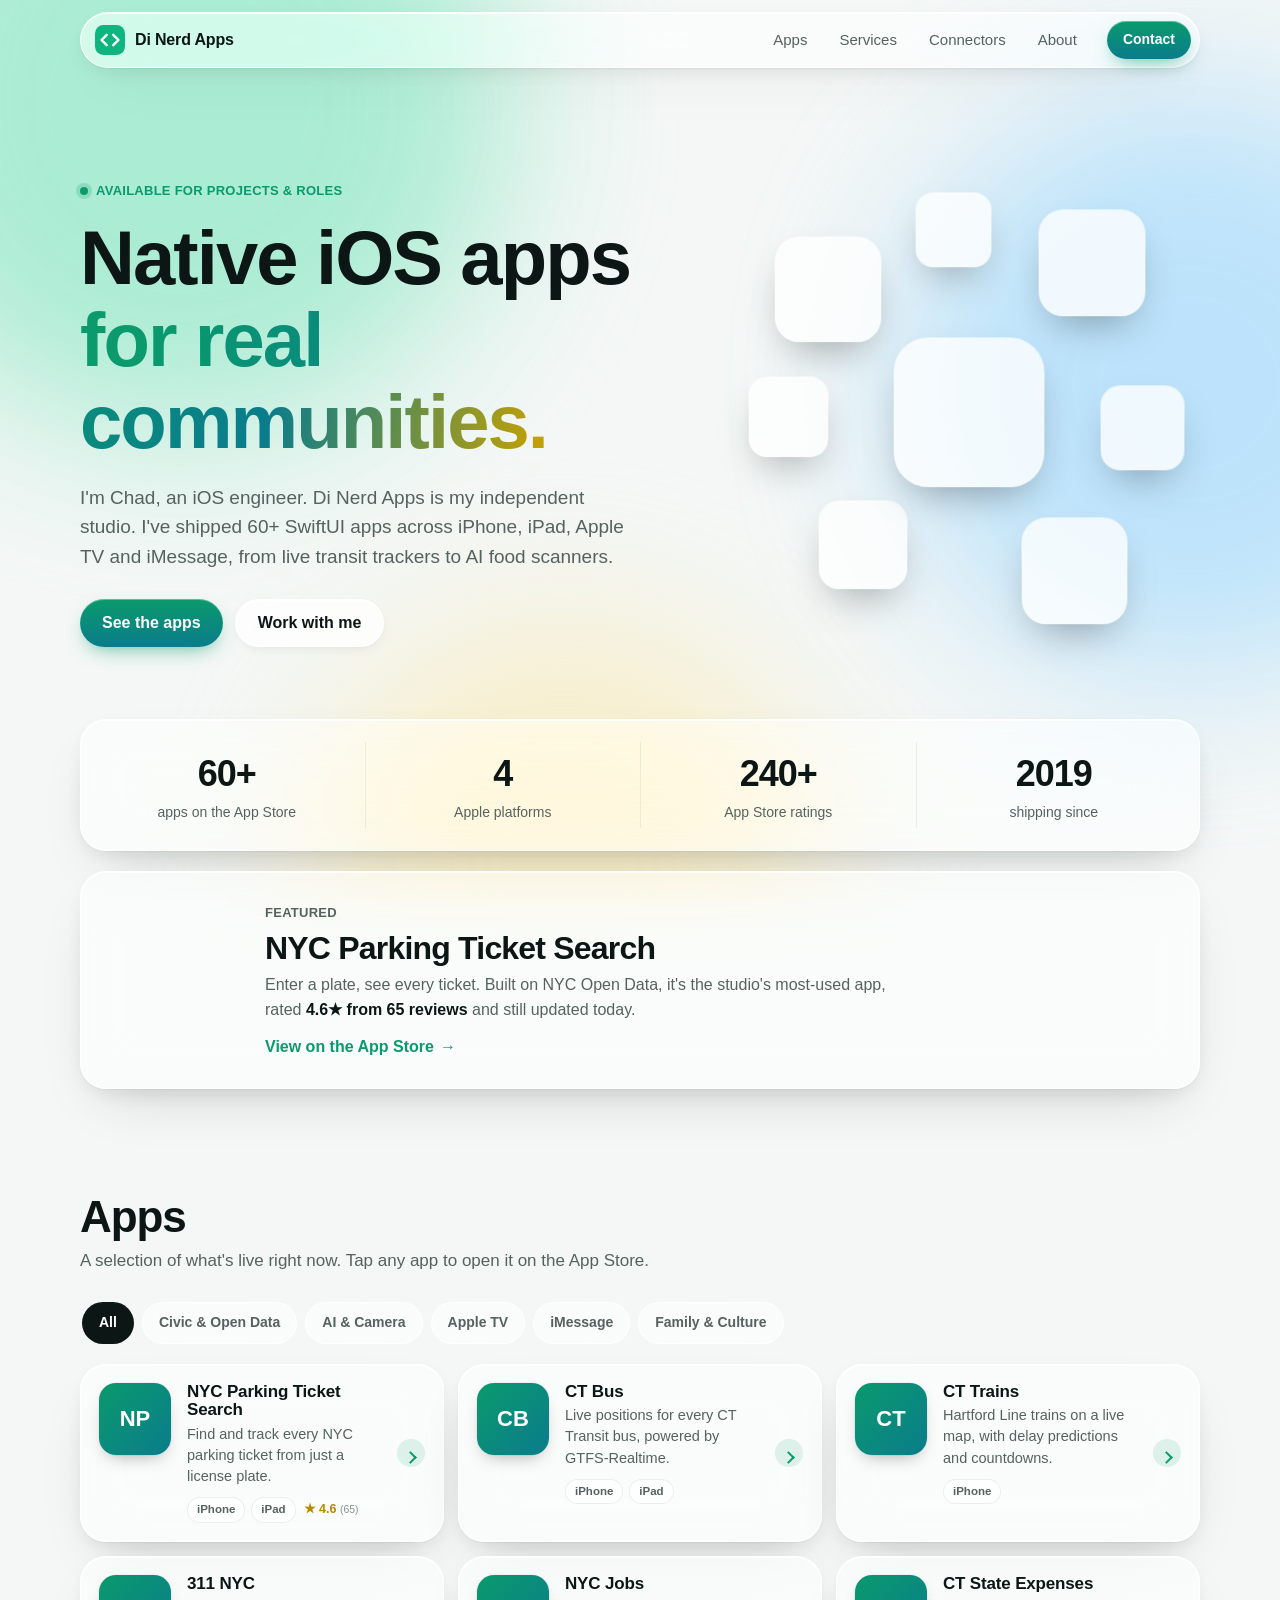
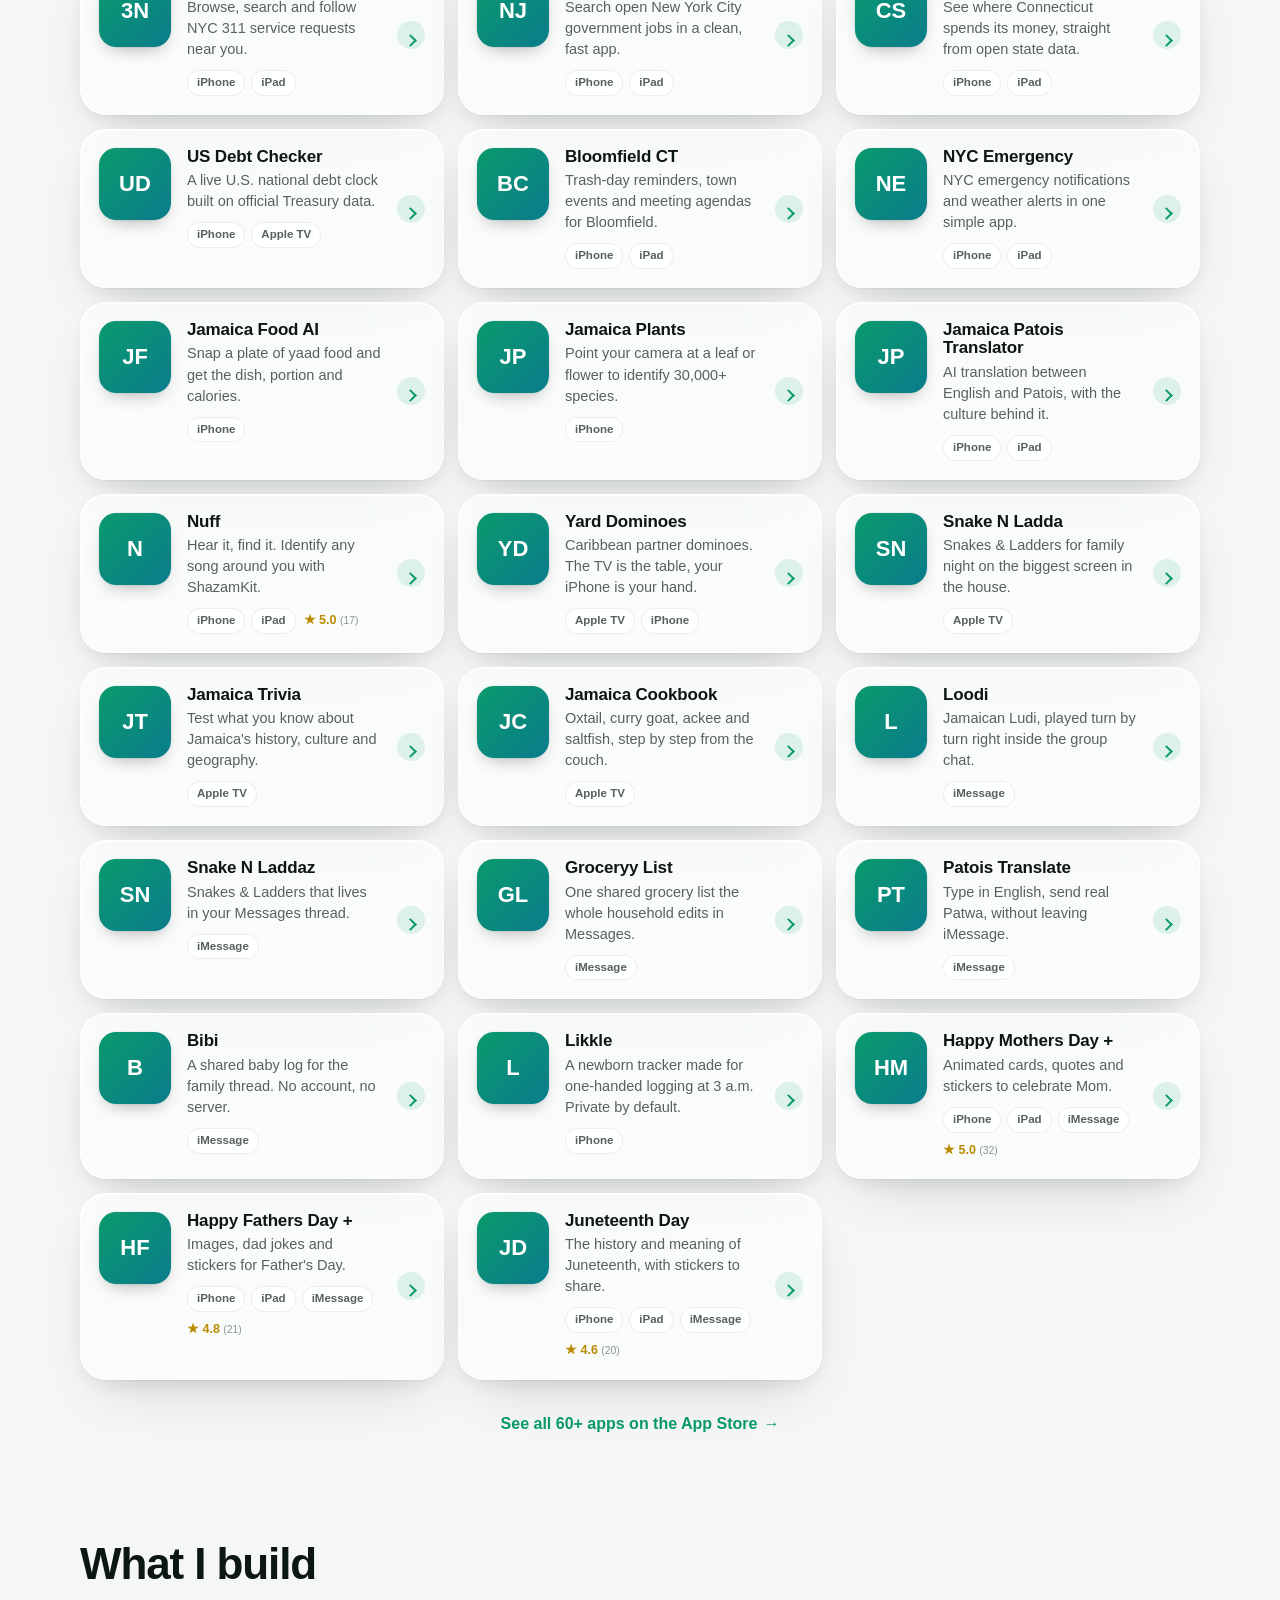
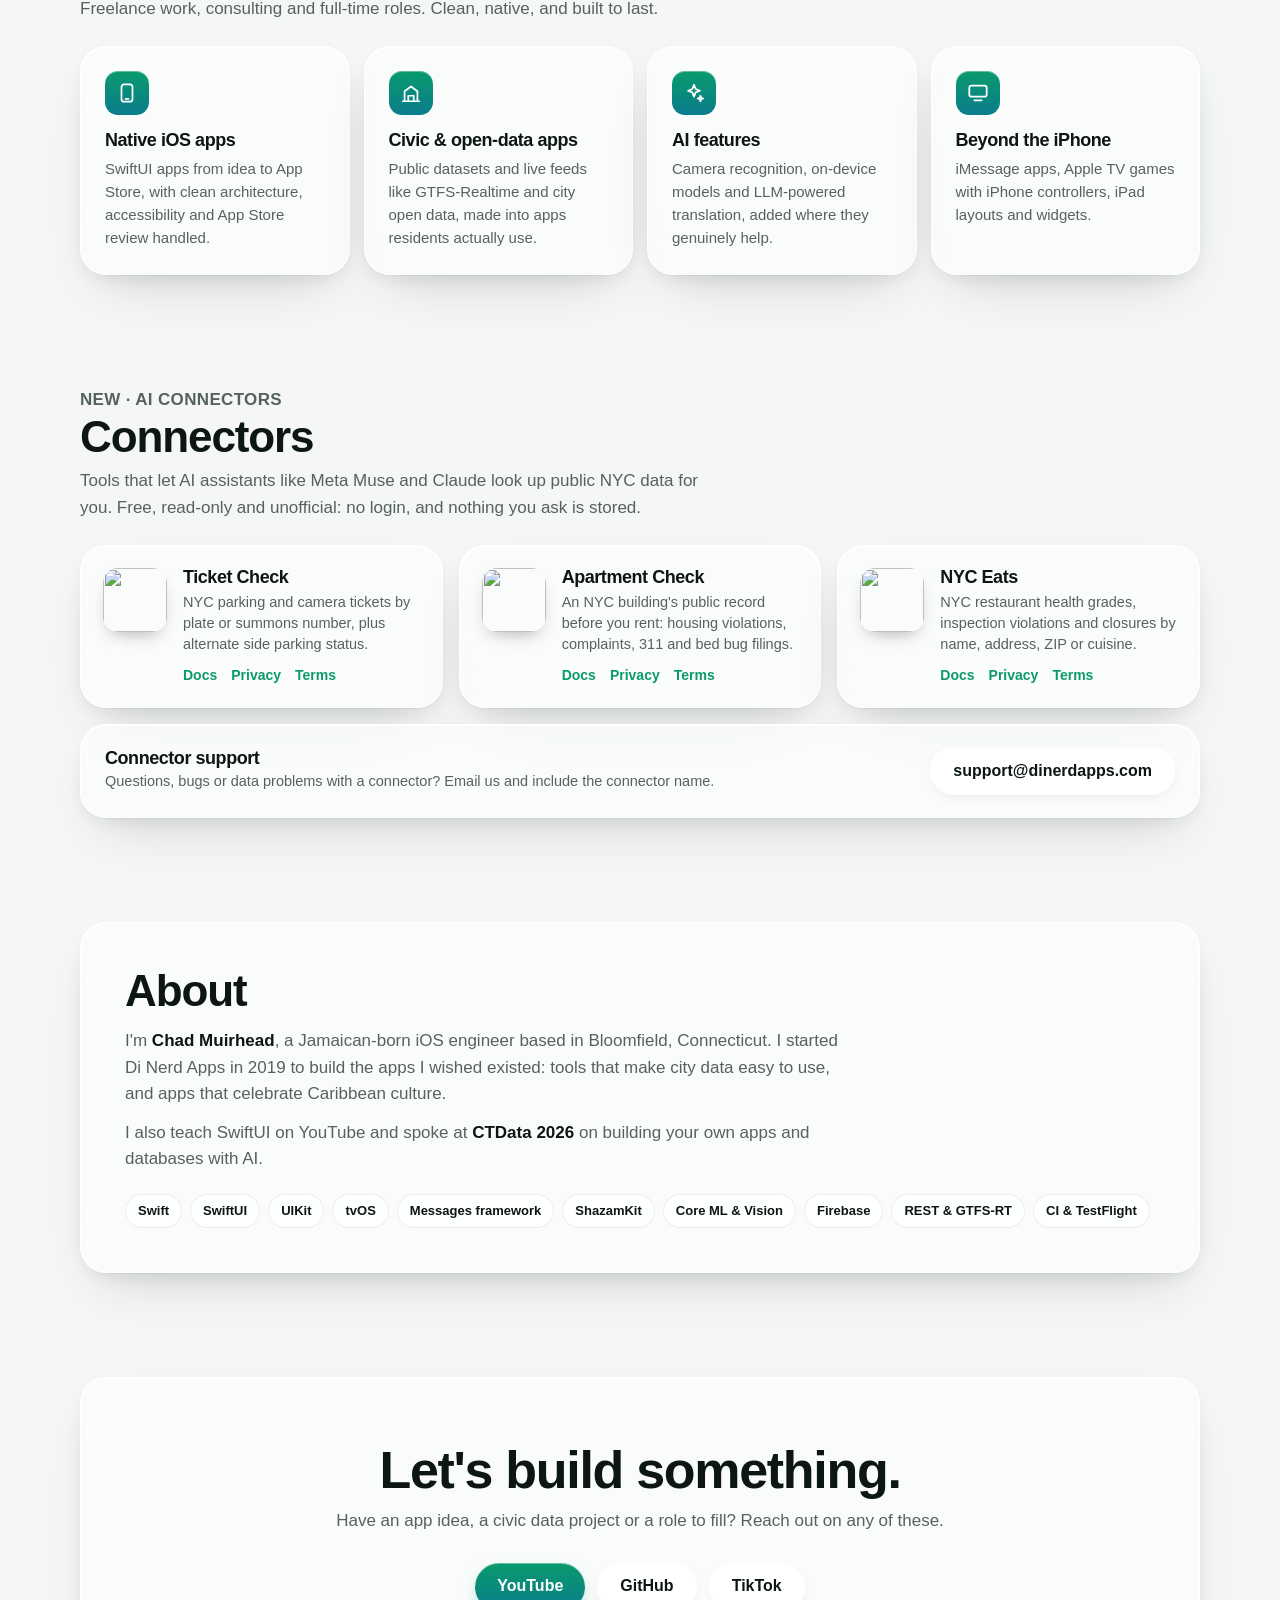
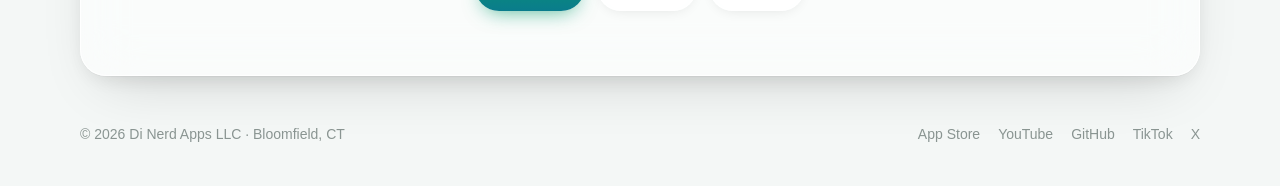
==== commit 2f120305: "Add Connectors section + support email" ====
--- a/index.html
+++ b/index.html
@@ -8,14 +8,14 @@
 <meta name="theme-color" content="#f4f7f6" media="(prefers-color-scheme: light)">
 <meta name="theme-color" content="#07100e" media="(prefers-color-scheme: dark)">
 <link rel="canonical" href="https://dinerdapps.com/">
-<link rel="icon" href="/favicon.svg" type="image/svg+xml">
+<link rel="icon" href="favicon.svg" type="image/svg+xml">
 <meta property="og:type" content="website">
 <meta property="og:title" content="Di Nerd Apps — Native iOS apps by Chad Muirhead">
 <meta property="og:description" content="60+ apps shipped for iPhone, iPad, Apple TV and iMessage. Civic tools, AI features and Caribbean culture.">
 <meta property="og:url" content="https://dinerdapps.com/">
 <meta property="og:image" content="https://is1-ssl.mzstatic.com/image/thumb/Purple211/v4/b0/9d/95/b09d9597-a0f3-d4bc-7343-7d2b767ac958/AppIcon-0-0-1x_U007epad-0-1-85-220.png/512x512bb.jpg">
 <meta name="twitter:card" content="summary">
-<link rel="stylesheet" href="/style.css">
+<link rel="stylesheet" href="style.css">
 <script type="application/ld+json">{"@context": "https://schema.org", "@type": "Organization", "name": "Di Nerd Apps LLC", "url": "https://dinerdapps.com", "founder": {"@type": "Person", "name": "Chad Muirhead", "jobTitle": "iOS Engineer"}, "sameAs": ["https://apps.apple.com/us/developer/di-nerd-apps-llc/id1464402590", "https://youtube.com/@dinerdapps", "https://github.com/dinerdyyawdie"]}</script>
 </head>
 <body>
@@ -27,6 +27,7 @@
     <ul class="links">
       <li><a href="#apps">Apps</a></li>
       <li><a href="#services">Services</a></li>
+      <li><a href="#connectors">Connectors</a></li>
       <li><a href="#about">About</a></li>
     </ul>
     <a class="btn btn-sm" href="#contact">Contact</a>
@@ -339,6 +340,47 @@
         <h3>Beyond the iPhone</h3>
         <p>iMessage apps, Apple TV games with iPhone controllers, iPad layouts and widgets.</p>
       </article>
+    </div>
+  </section>
+
+  <section id="connectors" class="container section">
+    <div class="section-head">
+      <p class="eyebrow">New · AI connectors</p>
+      <h2>Connectors</h2>
+      <p>Tools that let AI assistants like Meta Muse and Claude look up public NYC data for you. Free, read-only and unofficial: no login, and nothing you ask is stored.</p>
+    </div>
+    <div class="conns">
+      <article class="conn glass">
+        <img class="conn-ico" src="https://ticket-check-mcp.dinerddev.workers.dev/icon.svg" alt="" width="64" height="64" loading="lazy">
+        <div>
+          <h3>Ticket Check</h3>
+          <p>NYC parking and camera tickets by plate or summons number, plus alternate side parking status.</p>
+          <p class="conn-links"><a href="https://ticket-check-mcp.dinerddev.workers.dev/">Docs</a><a href="https://ticket-check-mcp.dinerddev.workers.dev/privacy">Privacy</a><a href="https://ticket-check-mcp.dinerddev.workers.dev/terms">Terms</a></p>
+        </div>
+      </article>
+      <article class="conn glass">
+        <img class="conn-ico" src="https://apartment-check-mcp.dinerddev.workers.dev/icon.svg" alt="" width="64" height="64" loading="lazy">
+        <div>
+          <h3>Apartment Check</h3>
+          <p>An NYC building&#x27;s public record before you rent: housing violations, complaints, 311 and bed bug filings.</p>
+          <p class="conn-links"><a href="https://apartment-check-mcp.dinerddev.workers.dev/">Docs</a><a href="https://apartment-check-mcp.dinerddev.workers.dev/privacy">Privacy</a><a href="https://apartment-check-mcp.dinerddev.workers.dev/terms">Terms</a></p>
+        </div>
+      </article>
+      <article class="conn glass">
+        <img class="conn-ico" src="https://nyc-eats-mcp.dinerddev.workers.dev/icon.svg" alt="" width="64" height="64" loading="lazy">
+        <div>
+          <h3>NYC Eats</h3>
+          <p>NYC restaurant health grades, inspection violations and closures by name, address, ZIP or cuisine.</p>
+          <p class="conn-links"><a href="https://nyc-eats-mcp.dinerddev.workers.dev/">Docs</a><a href="https://nyc-eats-mcp.dinerddev.workers.dev/privacy">Privacy</a><a href="https://nyc-eats-mcp.dinerddev.workers.dev/terms">Terms</a></p>
+        </div>
+      </article>
+    </div>
+    <div class="conn-support glass">
+      <div>
+        <h3>Connector support</h3>
+        <p>Questions, bugs or data problems with a connector? Email us and include the connector name.</p>
+      </div>
+      <a class="btn btn-ghost" href="mailto:support@dinerdapps.com">support@dinerdapps.com</a>
     </div>
   </section>
 
@@ -378,6 +420,6 @@
     <li><a href="https://twitter.com/DiNerdApps" target="_blank" rel="noopener">X</a></li>
   </ul>
 </footer>
-<script src="/main.js" defer></script>
+<script src="main.js" defer></script>
 </body>
 </html>
--- a/style.css
+++ b/style.css
@@ -167,3 +167,18 @@
 .social a:hover{color:var(--ink)}
 
 @supports not ((backdrop-filter:blur(1px)) or (-webkit-backdrop-filter:blur(1px))){.glass,.chip,.btn-ghost{background:var(--glass-strong)}}
+
+/* Connectors */
+.conns{display:grid;grid-template-columns:repeat(auto-fit,minmax(280px,1fr));gap:16px}
+.conn{display:flex;gap:16px;align-items:flex-start;padding:22px}
+.conn-ico{width:64px;height:64px;border-radius:15px;flex:none;box-shadow:0 8px 18px -8px rgba(0,0,0,.35)}
+.conn h3{font-size:18px;font-weight:650}
+.conn p{color:var(--ink-2);font-size:14.5px;margin-top:4px;line-height:1.45}
+.conn-links{display:flex;gap:14px;margin-top:10px!important}
+.conn-links a{color:var(--accent);font-weight:600;font-size:14px}
+.conn-links a:hover{text-decoration:underline}
+.conn-support{margin-top:16px;padding:22px 24px;display:flex;flex-wrap:wrap;gap:16px;align-items:center;justify-content:space-between}
+.conn-support h3{font-size:18px;font-weight:650}
+.conn-support p{color:var(--ink-2);font-size:14.5px;margin-top:2px}
+@media (max-width:560px){.conn-support .btn{width:100%}}
+@media (prefers-color-scheme:dark){.conn-ico{box-shadow:0 0 0 1px rgba(255,255,255,.14),0 8px 18px -8px rgba(0,0,0,.6)}}
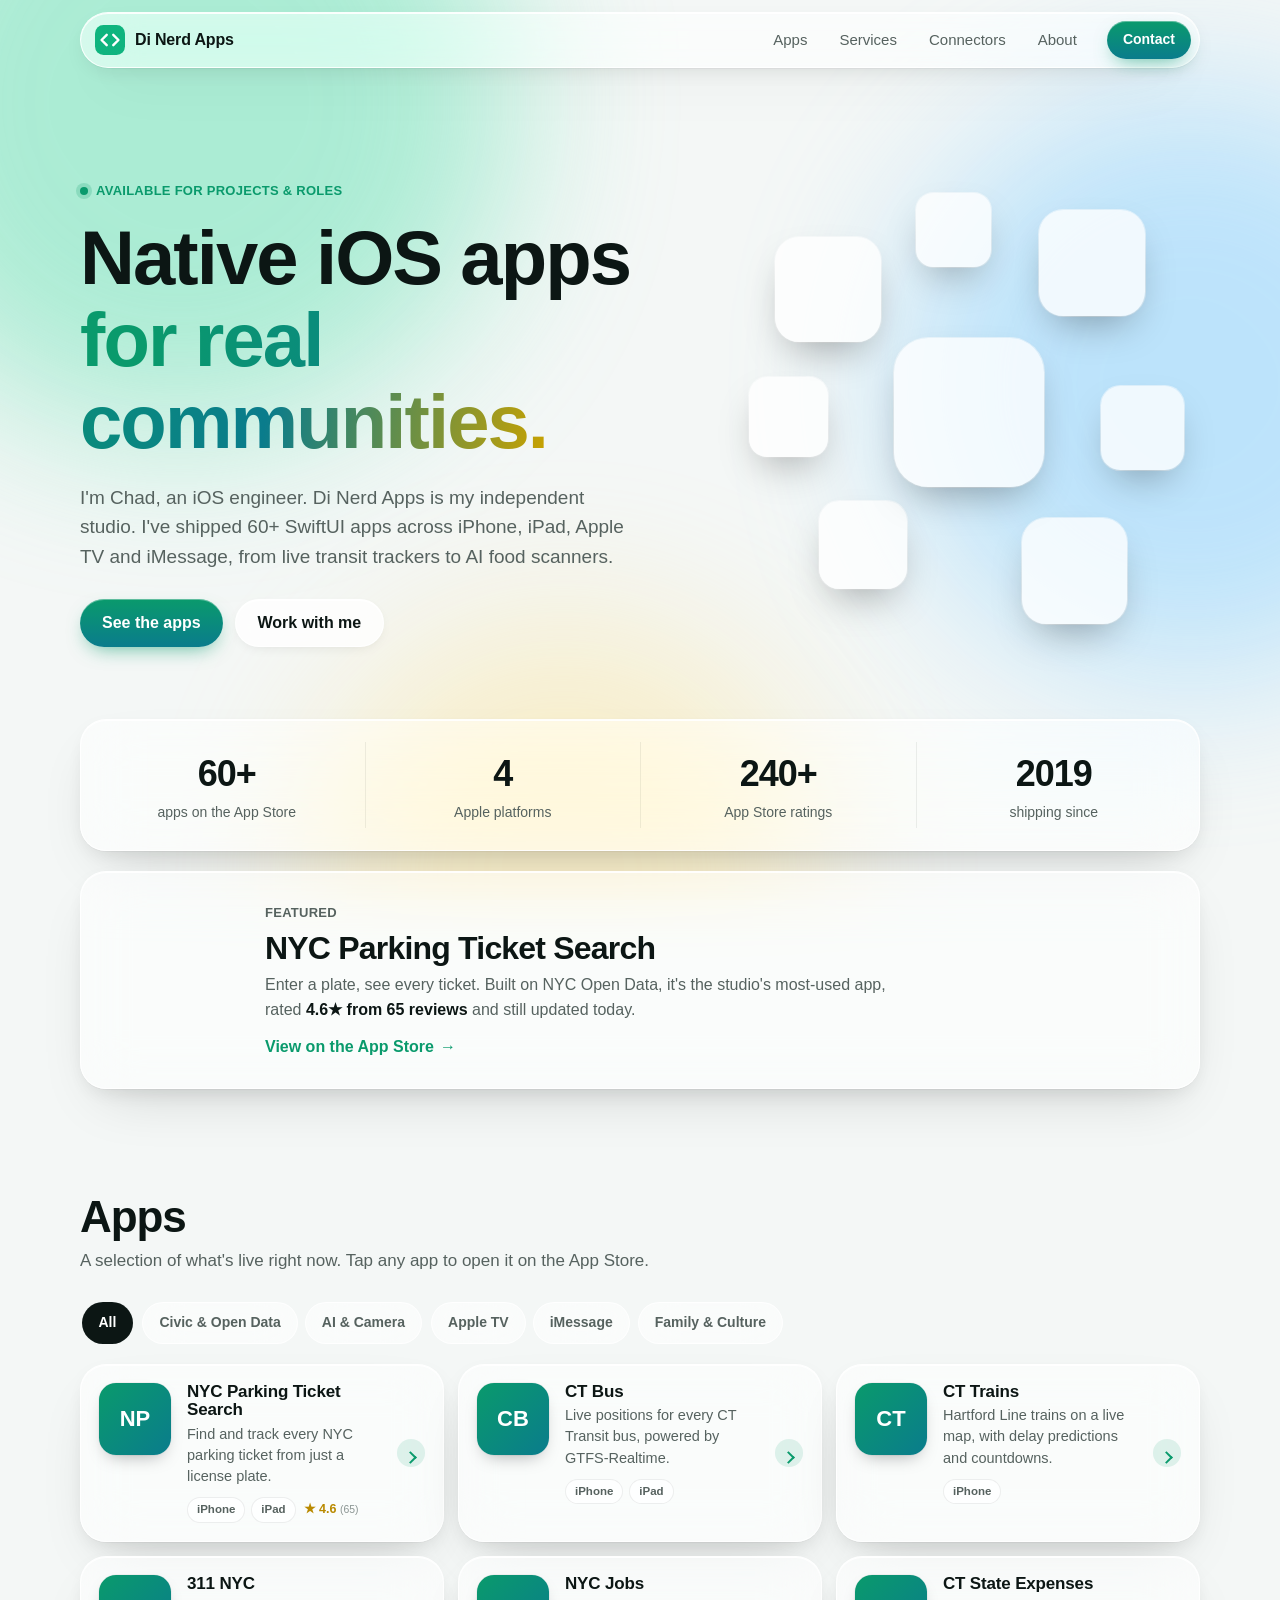
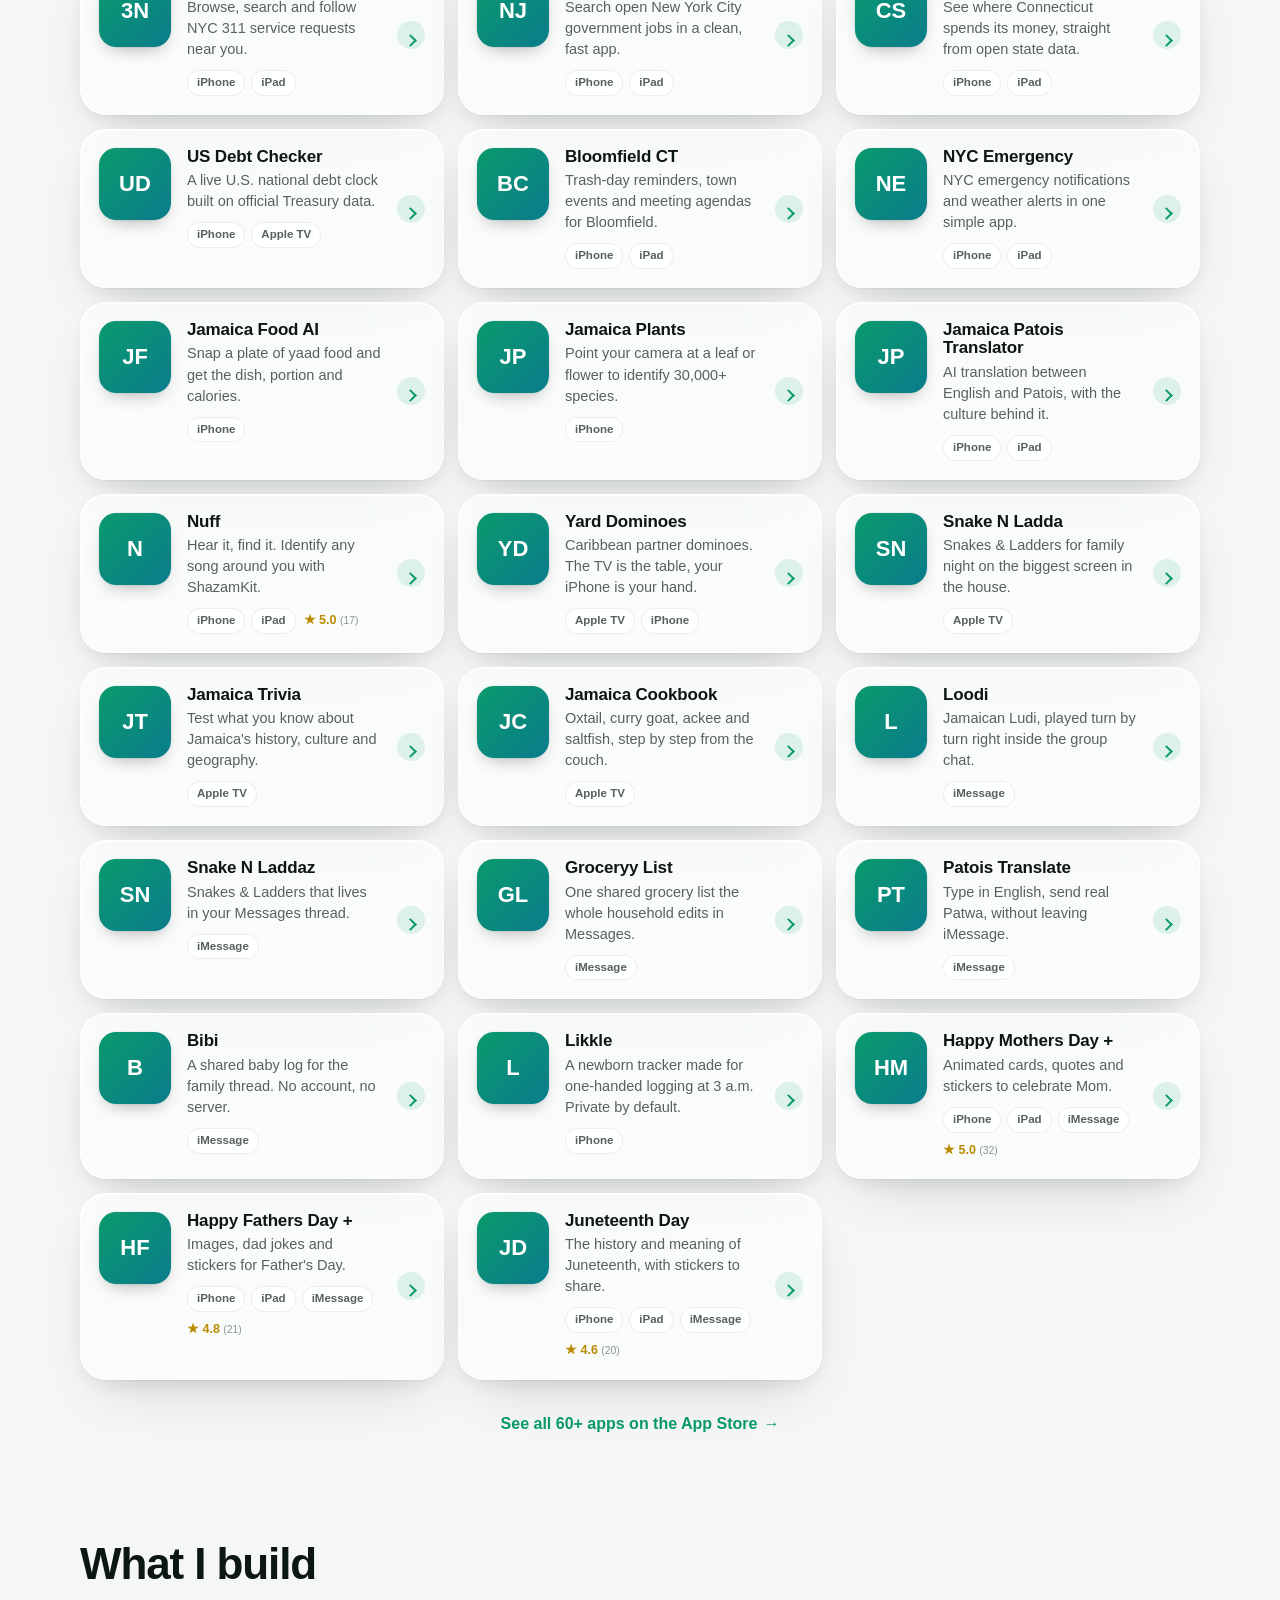
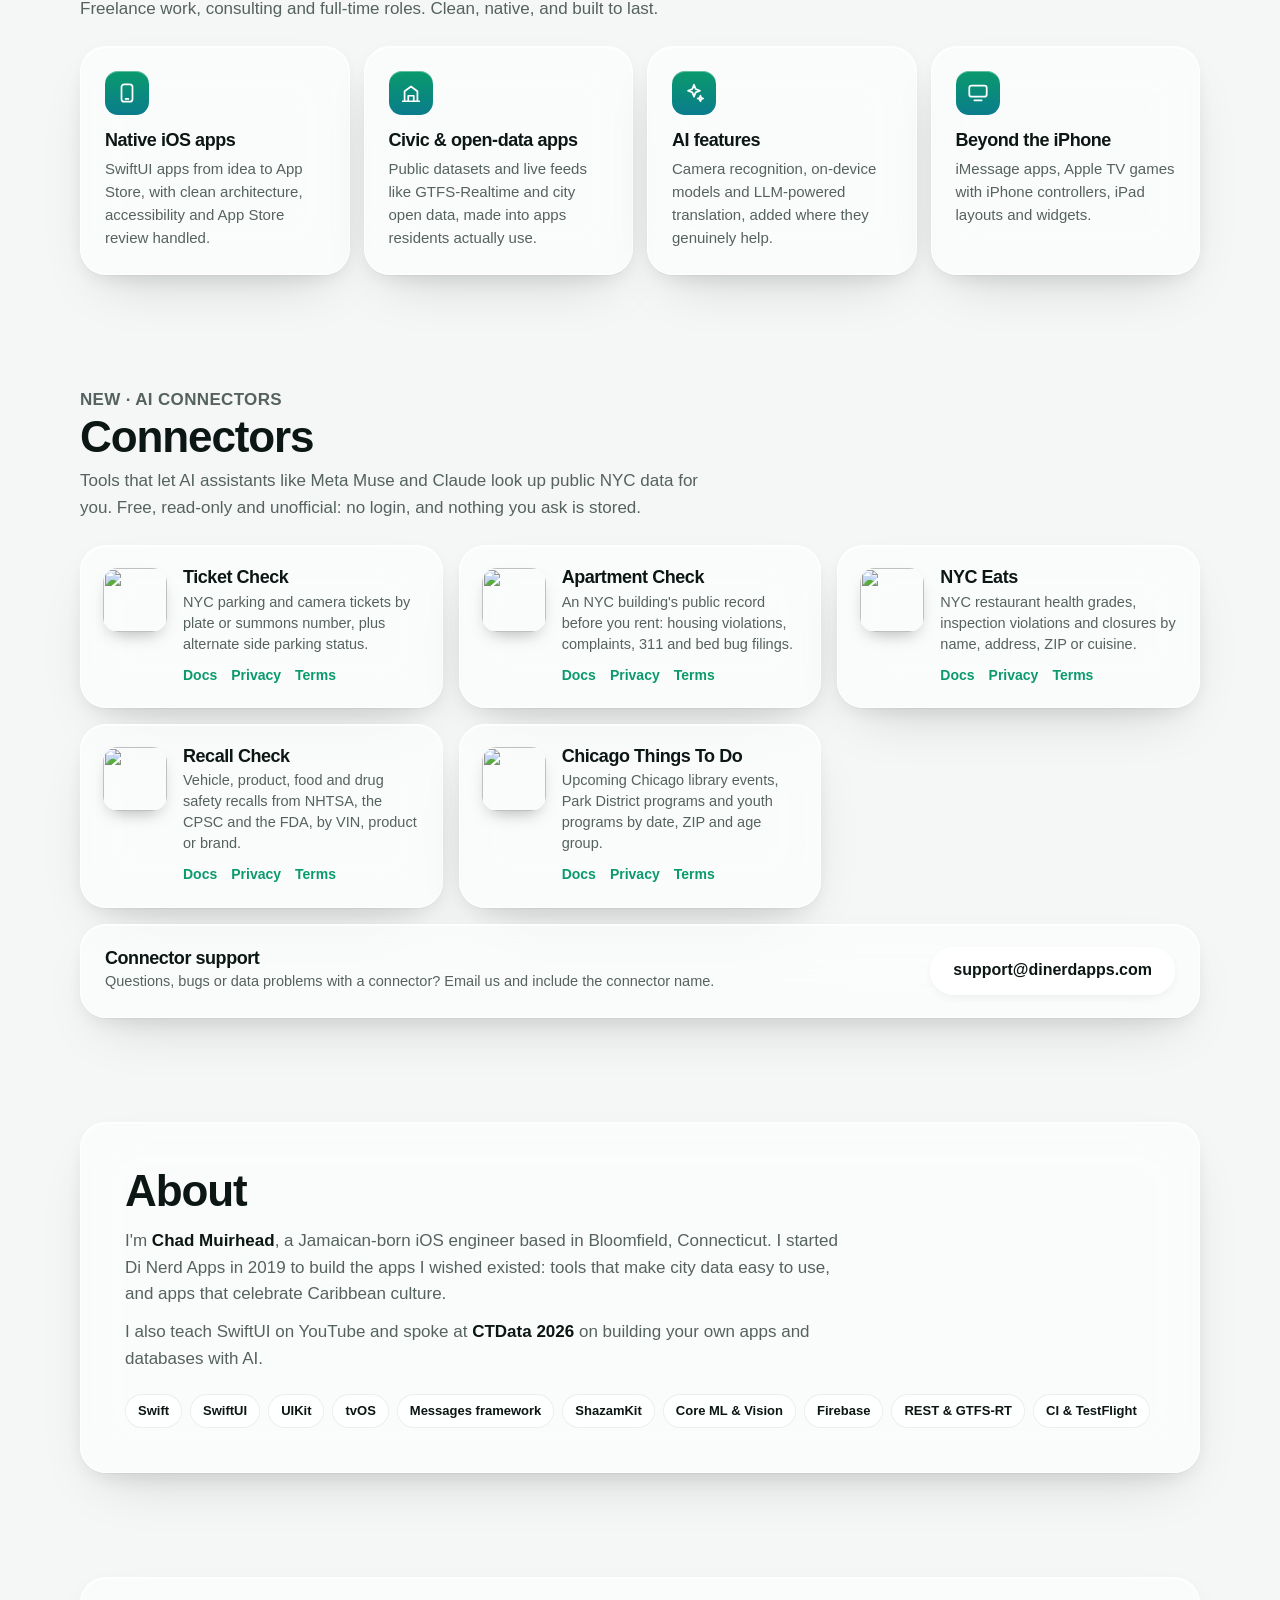
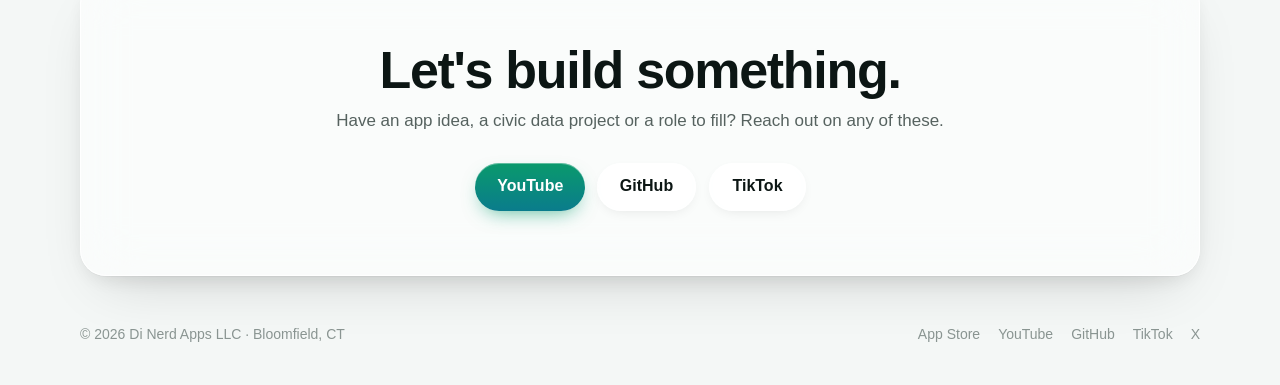
==== commit 68e67a56: "Add Recall Check and Chicago Things To Do connectors" ====
--- a/index.html
+++ b/index.html
@@ -374,6 +374,22 @@
           <p class="conn-links"><a href="https://nyc-eats-mcp.dinerddev.workers.dev/">Docs</a><a href="https://nyc-eats-mcp.dinerddev.workers.dev/privacy">Privacy</a><a href="https://nyc-eats-mcp.dinerddev.workers.dev/terms">Terms</a></p>
         </div>
       </article>
+      <article class="conn glass">
+        <img class="conn-ico" src="https://recall-check-mcp.dinerddev.workers.dev/icon.svg" alt="" width="64" height="64" loading="lazy">
+        <div>
+          <h3>Recall Check</h3>
+          <p>Vehicle, product, food and drug safety recalls from NHTSA, the CPSC and the FDA, by VIN, product or brand.</p>
+          <p class="conn-links"><a href="https://recall-check-mcp.dinerddev.workers.dev/">Docs</a><a href="https://recall-check-mcp.dinerddev.workers.dev/privacy">Privacy</a><a href="https://recall-check-mcp.dinerddev.workers.dev/terms">Terms</a></p>
+        </div>
+      </article>
+      <article class="conn glass">
+        <img class="conn-ico" src="https://chicago-things-to-do-mcp.dinerddev.workers.dev/icon.svg" alt="" width="64" height="64" loading="lazy">
+        <div>
+          <h3>Chicago Things To Do</h3>
+          <p>Upcoming Chicago library events, Park District programs and youth programs by date, ZIP and age group.</p>
+          <p class="conn-links"><a href="https://chicago-things-to-do-mcp.dinerddev.workers.dev/">Docs</a><a href="https://chicago-things-to-do-mcp.dinerddev.workers.dev/privacy">Privacy</a><a href="https://chicago-things-to-do-mcp.dinerddev.workers.dev/terms">Terms</a></p>
+        </div>
+      </article>
     </div>
     <div class="conn-support glass">
       <div>
